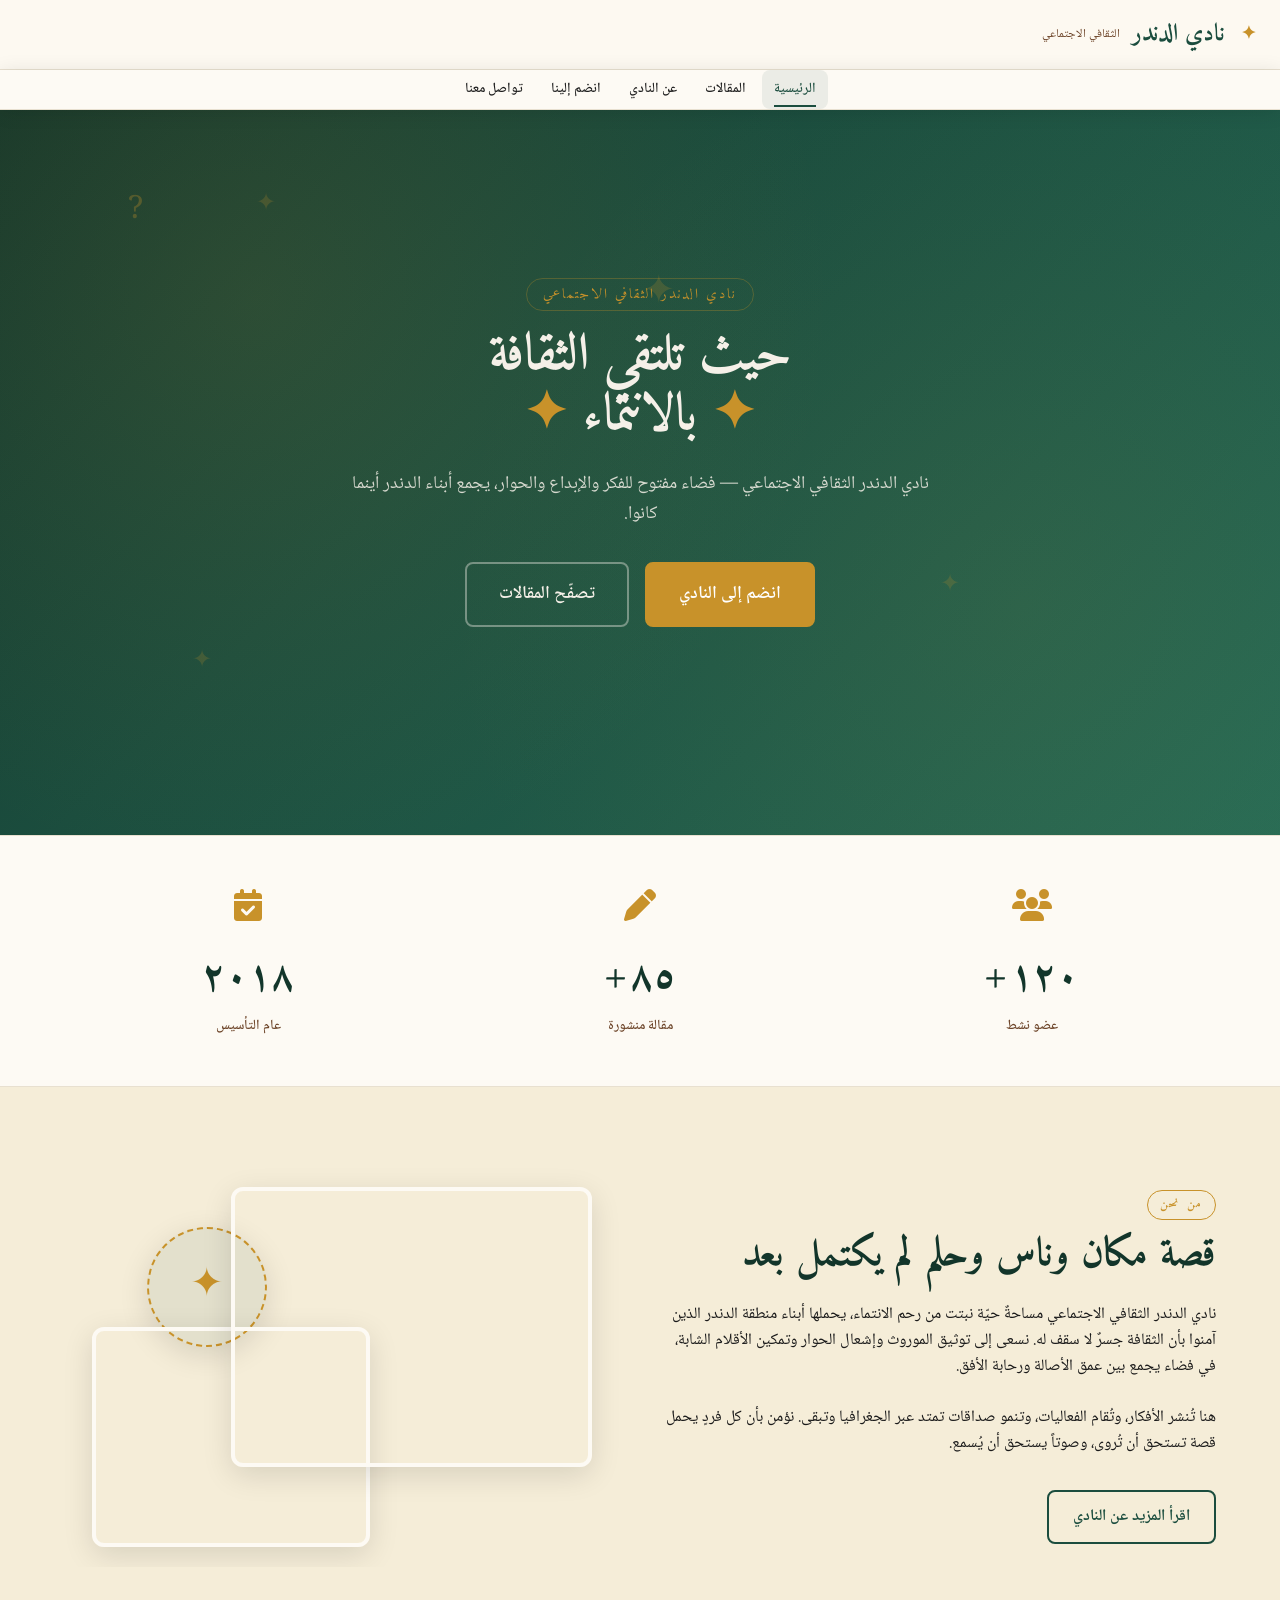
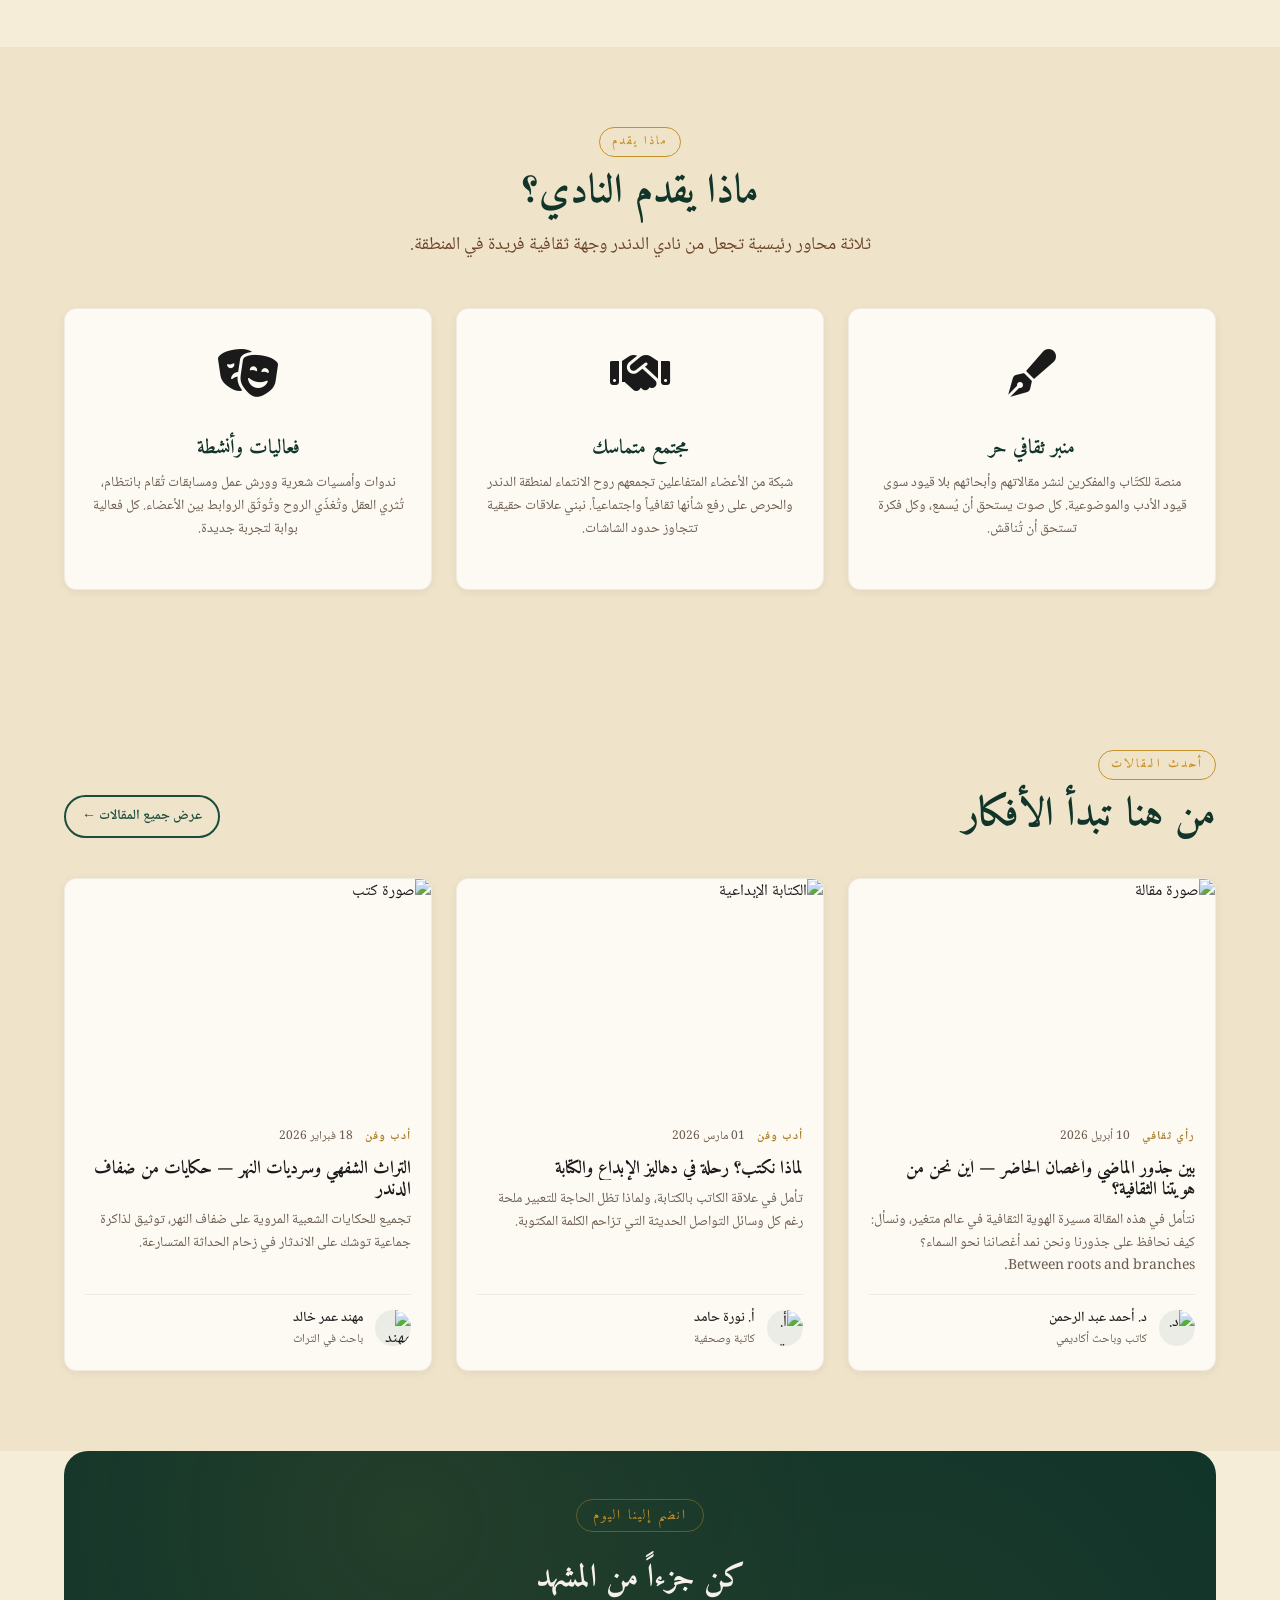
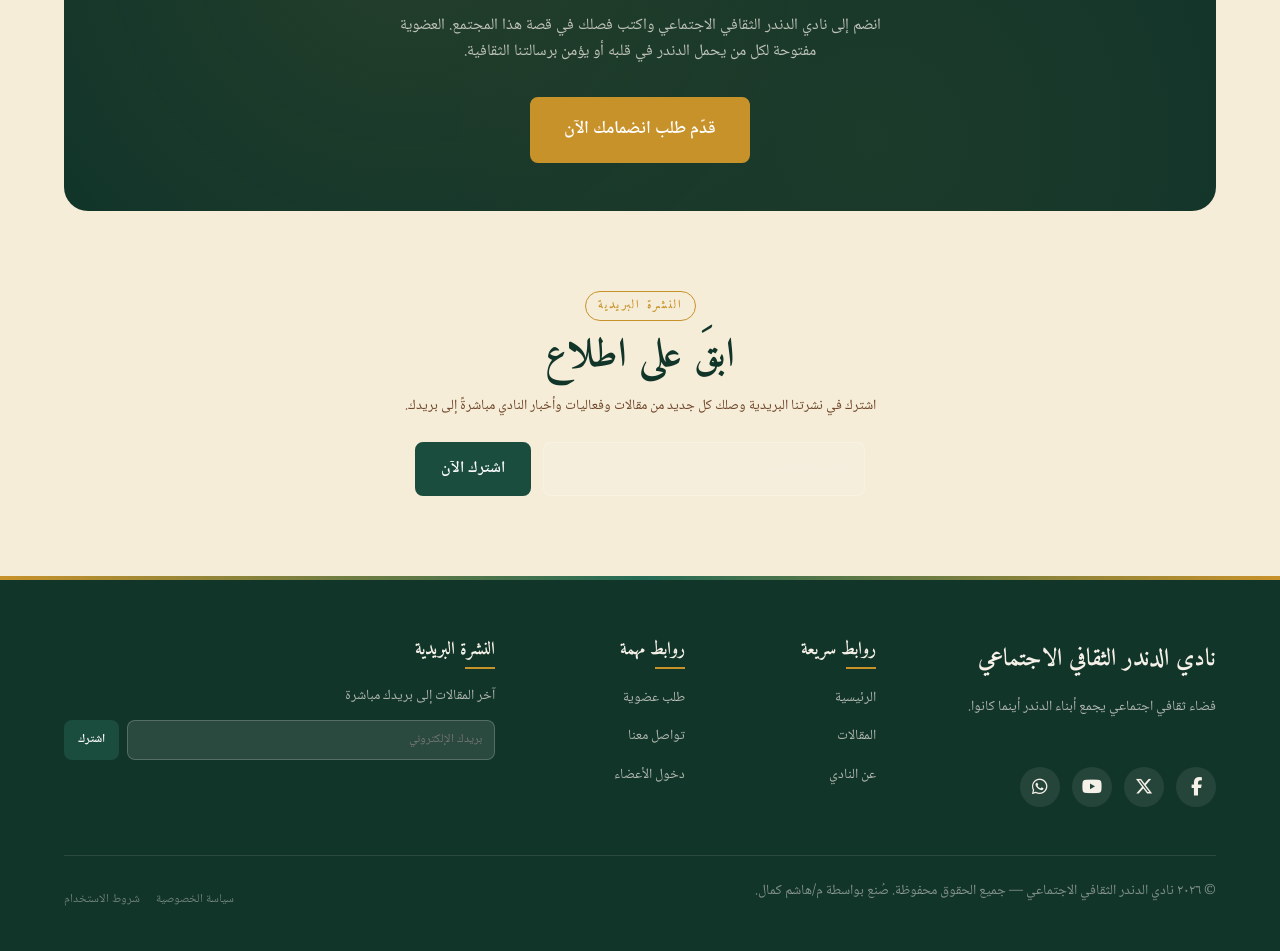
==== index.html @ 7546ae38 "dark mode removal" ====
﻿<!DOCTYPE html>
<html lang="ar" dir="rtl">
<head>
  <meta charset="UTF-8">
  <link rel="icon" type="image/svg+xml" href="images/favicon.svg">
  <link rel="icon" type="image/png" sizes="32x32" href="images/favicon-32x32.png">
  <link rel="icon" type="image/png" sizes="16x16" href="images/favicon-16x16.png">
  <link rel="apple-touch-icon" sizes="180x180" href="images/apple-touch-icon.png">
  <link rel="shortcut icon" href="favicon.ico">
  <meta name="theme-color" content="#1b4d3e">
  <meta name="viewport" content="width=device-width, initial-scale=1.0">
  <title>نادي الدندر الثقافي الاجتماعي — حيث تلتقي الثقافة بالانتماء</title>
  <meta name="description" content="نادي الدندر الثقافي الاجتماعي فضاء مفتوح للفكر والإبداع والحوار، يجمع أبناء الدندر ومحبي الثقافة السودانية بمقالات وفعاليات وأنشطة متنوعة.">
  
  <!-- Open Graph / Social Media -->
  <meta property="og:type" content="website">
  <meta property="og:url" content="https://dinderclub.sd/index.html">
  <meta property="og:title" content="نادي الدندر الثقافي الاجتماعي — حيث تلتقي الثقافة بالانتماء">
  <meta property="og:description" content="نادي الدندر الثقافي الاجتماعي فضاء مفتوح للفكر والإبداع والحوار، يجمع أبناء الدندر ومحبي الثقافة السودانية بمقالات وفعاليات وأنشطة متنوعة.">
  <meta property="og:image" content="https://dinderclub.sd/images/og-cover.jpg">
  
  <!-- Twitter -->
  <meta name="twitter:card" content="summary_large_image">
  <meta name="twitter:title" content="نادي الدندر الثقافي الاجتماعي — حيث تلتقي الثقافة بالانتماء">
  <meta name="twitter:description" content="نادي الدندر الثقافي الاجتماعي فضاء مفتوح للفكر والإبداع والحوار، يجمع أبناء الدندر ومحبي الثقافة السودانية بمقالات وفعاليات وأنشطة متنوعة.">
  <meta name="twitter:image" content="https://dinderclub.sd/images/og-cover.jpg">
  
  <!-- JSON-LD Structured Data -->
  <script type="application/ld+json">
  {
    "@context": "https://schema.org",
    "@type": "Organization",
    "name": "نادي الدندر الثقافي الاجتماعي",
    "alternateName": "Dinder Cultural & Social Club",
    "url": "https://dinderclub.sd",
    "logo": "https://dinderclub.sd/images/favicon.svg",
    "foundingDate": "2018",
    "description": "فضاء ثقافي اجتماعي يجمع أبناء الدندر ومحبي الثقافة السودانية، تأسس عام 2018.",
    "address": {
      "@type": "PostalAddress",
      "addressLocality": "الدندر",
      "addressCountry": "SD"
    },
    "sameAs": [
      "https://facebook.com/dinderclub",
      "https://twitter.com/dinderclub",
      "https://youtube.com/@dinderclub"
    ]
  }
  </script>
  <script type="application/ld+json">
  {
    "@context": "https://schema.org",
    "@type": "WebSite",
    "url": "https://dinderclub.sd",
    "name": "نادي الدندر الثقافي الاجتماعي",
    "inLanguage": "ar",
    "description": "نادي الدندر الثقافي الاجتماعي — مقالات، فعاليات، وأنشطة ثقافية اجتماعية."
  }
  </script>
  
  <!-- تحميل خطوط Google Fonts -->
  <link rel="preconnect" href="https://fonts.googleapis.com">
  <link rel="preconnect" href="https://fonts.gstatic.com" crossorigin>
  <link href="https://fonts.googleapis.com/css2?family=Amiri:ital,wght@0,400;0,700;1,400;1,700&family=Noto+Naskh+Arabic:wght@400..700&family=Playfair+Display:ital,wght@0,400..900;1,400..900&display=swap" rel="stylesheet">
  
  <!-- ربط ملف التنسيقات -->
  <link rel="stylesheet" href="css/main.css">
  
  <style>
    /* أنماط خاصة بصفحة index.html فقط دون باقي الأقسام */
    .stats-section {
      background: var(--bg-card);
      border-top: 1px solid var(--border-color);
      border-bottom: 1px solid var(--border-color);
      padding: var(--space-8) 0;
      opacity: 1 !important;
      visibility: visible !important;
      transform: none !important;
    }
    
    .stat-box {
      text-align: center;
      padding: var(--space-4);
      transition: transform var(--transition-base);
    }
    
    .stat-box:hover {
      transform: translateY(-5px);
    }
    
    .stat-box__icon {
      font-size: var(--text-3xl);
      color: var(--color-secondary);
      margin-bottom: var(--space-2);
    }
    
    .stat-box__number {
      font-family: var(--font-heading);
      font-size: var(--text-4xl);
      font-weight: var(--weight-bold);
      color: var(--color-primary-dark);
      margin-bottom: var(--space-1);
      display: inline-flex;
      align-items: center;
      justify-content: center;
    }
    
    .stat-box__label {
      font-size: var(--text-sm);
      color: var(--text-secondary);
      font-weight: var(--weight-medium);
    }

    /* تنسيق معاينة قسم عن النادي */
    .about-preview {
      display: grid;
      grid-template-columns: 1fr;
      gap: var(--space-10);
      align-items: center;
    }
    
    @media (min-width: 992px) {
      .about-preview {
        grid-template-columns: 1fr 1fr;
      }
    }
    
    .about-preview__visual {
      position: relative;
      width: 100%;
      height: 400px;
      display: flex;
      align-items: center;
      justify-content: center;
      overflow: hidden;
    }
    
    /* تنسيق الأشكال الهندسية للمعاينة البصرية */
    .about-shape {
      position: absolute;
      border-radius: var(--radius-lg);
      overflow: hidden;
      box-shadow: var(--shadow-lg);
      transition: all var(--transition-slow);
    }
    
    .about-shape--main {
      width: 65%;
      height: 70%;
      top: 5%;
      right: 5%;
      background: url('https://images.unsplash.com/photo-1582719478250-c89cae4dc85b?auto=format&fit=crop&w=800&q=80') center/cover no-repeat;
      border: 4px solid var(--bg-card);
      z-index: 2;
    }
    
    .about-shape--secondary {
      width: 50%;
      height: 55%;
      bottom: 5%;
      left: 5%;
      background: url('https://images.unsplash.com/photo-1457369804613-52c61a468e7d?auto=format&fit=crop&w=800&q=80') center/cover no-repeat;
      border: 4px solid var(--bg-card);
      z-index: 1;
    }
    
    .about-shape--accent {
      width: 120px;
      height: 120px;
      background: var(--color-primary-bg);
      border: 2px dashed var(--color-secondary);
      border-radius: var(--radius-full);
      top: 15%;
      left: 15%;
      z-index: 0;
      display: flex;
      align-items: center;
      justify-content: center;
      color: var(--color-secondary);
      font-size: 2.5rem;
      animation: floatStar 10s infinite ease-in-out;
    }
    
    .about-preview:hover .about-shape--main {
      transform: translateY(-10px) rotate(1deg);
    }
    
    .about-preview:hover .about-shape--secondary {
      transform: translateY(10px) rotate(-1deg);
    }

  </style>

  <link rel="stylesheet" href="lib/fontawesome/all.min.css">
</head>
<body>

  <!-- ============================================
       بداية رأس الموقع
       ============================================ -->
  <header class="header">
    <div class="header__inner">
      <a href="index.html" class="header__logo">
        <span class="header__logo-decoration">✦</span>
        نادي الدندر
        <span class="header__logo-sub">الثقافي الاجتماعي</span>
      </a>
      
      <button class="menu-toggle" aria-label="فتح القائمة" aria-expanded="false" aria-controls="main-nav">
        <span class="menu-toggle__bar"></span>
        <span class="menu-toggle__bar"></span>
        <span class="menu-toggle__bar"></span>
      </button>
    </div>
  </header>

  <nav class="nav" id="main-nav">
    <div class="nav__drawer-header">
      <div class="nav__drawer-brand">
        <span class="nav__drawer-star">✦</span>
        <div class="nav__drawer-name">نادي الدندر</div>
        <div class="nav__drawer-subtitle">الثقافي الاجتماعي</div>
      </div>
    </div>
    <ul class="nav__list">
      <li><a href="index.html" class="nav__link nav__link--active" aria-current="page"><i class="fas fa-home"></i><span class="nav__link-text"><span class="nav__link-title">الرئيسية</span><span class="nav__link-desc">الصفحة الرئيسية</span></span></a></li>
      <li><a href="articles.html" class="nav__link"><i class="fas fa-newspaper"></i><span class="nav__link-text"><span class="nav__link-title">المقالات</span><span class="nav__link-desc">مقالات ومحتوى ثقافي</span></span></a></li>
      <li><a href="about.html" class="nav__link"><i class="fas fa-info-circle"></i><span class="nav__link-text"><span class="nav__link-title">عن النادي</span><span class="nav__link-desc">تعرّف على نادينا</span></span></a></li>
      <li><a href="join.html" class="nav__link"><i class="fas fa-hand-holding-heart"></i><span class="nav__link-text"><span class="nav__link-title">انضم إلينا</span><span class="nav__link-desc">أصبح عضو في النادي</span></span></a></li>
      <li><a href="contact.html" class="nav__link"><i class="fas fa-envelope"></i><span class="nav__link-text"><span class="nav__link-title">تواصل معنا</span><span class="nav__link-desc">نحن في الخدمة</span></span></a></li>
      <li id="nav-dashboard" style="display:none;"><a href="admin.html" class="nav__link"><i class="fas fa-tachometer-alt"></i><span class="nav__link-text"><span class="nav__link-title">لوحة التحكم</span><span class="nav__link-desc">إدارة الموقع</span></span></a></li>
      <li id="nav-user-info" class="nav__user-info" style="display:none;"><i class="fas fa-user"></i><span class="nav__link-text"><span class="nav__link-title" id="nav-user-name"></span></span></li>
      <li id="nav-logout" style="display:none;"><a href="#" class="nav__link nav__logout"><i class="fas fa-sign-out-alt"></i><span class="nav__link-text"><span class="nav__link-title">تسجيل الخروج</span></span></a></li>
    </ul>
    <div class="nav__drawer-footer">
      <a href="login.html" class="btn btn--primary nav__drawer-login" id="nav-login-btn">دخول الأعضاء</a>
      <div class="nav__drawer-legal">
        <a href="#">سياسة الخصوصية</a>
        <a href="#">الشروط والأحكام</a>
      </div>

    </div>
  </nav>

  <!-- ============================================
       بداية الهيرو (Hero Section)
       ============================================ -->
  <section class="hero">
    <div class="hero__content animate-fade-in-up">
      <span class="hero__subtitle">نادي الدندر الثقافي الاجتماعي</span>
      <h1 class="hero__title">
        حيث تلتقي الثقافة<br>
        <span class="hero__title-star">✦</span> بالانتماء <span class="hero__title-star">✦</span>
      </h1>
      <p class="hero__description">
        نادي الدندر الثقافي الاجتماعي — فضاء مفتوح للفكر والإبداع والحوار، يجمع أبناء الدندر أينما كانوا.
      </p>
      <div class="hero__actions">
        <a href="join.html" class="btn btn--gold btn--lg">انضم إلى النادي</a>
        <a href="articles.html" class="btn btn--secondary-light btn--lg">تصفّح المقالات</a>
      </div>
    </div>
    
    <!-- نجمة تزيين الخلفية -->
    <span class="hero__decoration-star" style="top: 25%; right: 12%;">✦</span>
    <span class="hero__decoration-star" style="bottom: 20%; left: 15%;">✦</span>
    <span class="hero__decoration-star" style="top: 15%; left: 20%;">✦</span>
    <span class="hero__decoration-star" style="bottom: 30%; right: 25%;">✦</span>
  </section>

  <!-- ============================================
       بداية شريط الإحصاءات (Stats Bar)
       ============================================ -->
  <section class="stats-section" id="stats-section">
    <div class="container">
      <div class="grid grid--3 grid--centered">
        
        <!-- إحصاء 1 -->
        <div class="stat-box">
          <div class="stat-box__icon"><i class="fas fa-users" aria-hidden="true"></i></div>
          <div class="stat-box__number" role="status">١٢٠</div>
          <span class="stat-box__number-suffix" style="font-family: var(--font-heading); font-size: var(--text-4xl); font-weight: var(--weight-bold); color: var(--color-primary-dark);">+</span>
          <div class="stat-box__label">عضو نشط</div>
        </div>
        
        <!-- إحصاء 2 -->
        <div class="stat-box">
          <div class="stat-box__icon"><i class="fas fa-pen" aria-hidden="true"></i></div>
          <div class="stat-box__number" role="status">٨٥</div>
          <span class="stat-box__number-suffix" style="font-family: var(--font-heading); font-size: var(--text-4xl); font-weight: var(--weight-bold); color: var(--color-primary-dark);">+</span>
          <div class="stat-box__label">مقالة منشورة</div>
        </div>
        
        <!-- إحصاء 3 -->
        <div class="stat-box">
          <div class="stat-box__icon"><i class="fas fa-calendar-check" aria-hidden="true"></i></div>
          <div class="stat-box__number" role="status">٢٠١٨</div>
          <div class="stat-box__label">عام التأسيس</div>
        </div>
        
      </div>
    </div>
  </section>

  <!-- ============================================
       معاينة قسم عن النادي (About Preview)
       ============================================ -->
  <section class="section">
    <div class="container">
      <div class="about-preview">
        
        <!-- العمود الأيمن: النص الوصفي -->
        <div class="reveal reveal--right">
          <div class="section-header" style="text-align: right; margin-right: 0; margin-bottom: var(--space-6);">
            <span class="section-header__label">من نحن</span>
            <h2 class="section-header__title" style="text-align: right;">قصة مكان وناس وحلم لم يكتمل بعد</h2>
          </div>
          <p class="article-content" style="font-size: var(--text-base); line-height: var(--leading-relaxed); margin-bottom: var(--space-6);">
            نادي الدندر الثقافي الاجتماعي مساحةٌ حيّة نبتت من رحم الانتماء، يحملها أبناء منطقة الدندر الذين آمنوا بأن الثقافة جسرٌ لا سقف له.
            نسعى إلى توثيق الموروث وإشعال الحوار وتمكين الأقلام الشابة، في فضاء يجمع بين عمق الأصالة ورحابة الأفق.
          </p>
          <p class="article-content" style="font-size: var(--text-base); line-height: var(--leading-relaxed); margin-bottom: var(--space-6);">
            هنا تُنشر الأفكار، وتُقام الفعاليات، وتنمو صداقات تمتد عبر الجغرافيا وتبقى. نؤمن بأن كل فردٍ يحمل قصة تستحق أن تُروى، وصوتاً يستحق أن يُسمع.
          </p>
          <a href="about.html" class="btn btn--secondary" style="margin-top: var(--space-2);">اقرأ المزيد عن النادي</a>
        </div>
        
        <!-- العمود الأيسر: الصور والمعاينة -->
        <div class="about-preview__visual reveal reveal--left">
          <div class="about-shape about-shape--main" title="صورة من منطقة الدندر"></div>
          <div class="about-shape about-shape--secondary" title="فعاليات النادي الثقافية"></div>
          <div class="about-shape about-shape--accent">✦</div>
        </div>
        
      </div>
    </div>
  </section>

  <!-- ============================================
       بداية قسم الميزات (Features Section)
       ============================================ -->
  <section class="section section--alt">
    <div class="container">
      
      <!-- عنوان القسم -->
      <div class="section-header reveal">
        <span class="section-header__label">ماذا يقدم</span>
        <h2 class="section-header__title">ماذا يقدم النادي؟</h2>
        <p class="section-header__description">
          ثلاثة محاور رئيسية تجعل من نادي الدندر وجهة ثقافية فريدة في المنطقة.
        </p>
      </div>
      
      <!-- بطاقات الميزات -->
      <div class="grid grid--3">
        
        <!-- الميزة 1 -->
        <div class="member-card reveal" style="padding: var(--space-8) var(--space-6);">
          <div style="font-size: 3rem; margin-bottom: var(--space-4);"><i class="fas fa-pen-fancy" aria-hidden="true"></i></div>
          <h3 class="member-card__name" style="margin-bottom: var(--space-3); font-size: var(--text-xl);">منبر ثقافي حر</h3>
          <p class="member-card__bio" style="font-size: var(--text-sm); line-height: var(--leading-relaxed);">
            منصة للكتّاب والمفكرين لنشر مقالاتهم وأبحاثهم بلا قيود سوى قيود الأدب والموضوعية. كل صوت يستحق أن يُسمع، وكل فكرة تستحق أن تُناقش.
          </p>
        </div>
        
        <!-- الميزة 2 -->
        <div class="member-card reveal" style="padding: var(--space-8) var(--space-6); transition-delay: 100ms;">
          <div style="font-size: 3rem; margin-bottom: var(--space-4);"><i class="fas fa-handshake" aria-hidden="true"></i></div>
          <h3 class="member-card__name" style="margin-bottom: var(--space-3); font-size: var(--text-xl);">مجتمع متماسك</h3>
          <p class="member-card__bio" style="font-size: var(--text-sm); line-height: var(--leading-relaxed);">
            شبكة من الأعضاء المتفاعلين تجمعهم روح الانتماء لمنطقة الدندر والحرص على رفع شأنها ثقافياً واجتماعياً. نبني علاقات حقيقية تتجاوز حدود الشاشات.
          </p>
        </div>
        
        <!-- الميزة 3 -->
        <div class="member-card reveal" style="padding: var(--space-8) var(--space-6); transition-delay: 200ms;">
          <div style="font-size: 3rem; margin-bottom: var(--space-4);"><i class="fas fa-masks-theater" aria-hidden="true"></i></div>
          <h3 class="member-card__name" style="margin-bottom: var(--space-3); font-size: var(--text-xl);">فعاليات وأنشطة</h3>
          <p class="member-card__bio" style="font-size: var(--text-sm); line-height: var(--leading-relaxed);">
            ندوات وأمسيات شعرية وورش عمل ومسابقات تُقام بانتظام، تُثري العقل وتُغذّي الروح وتُوثّق الروابط بين الأعضاء. كل فعالية بوابة لتجربة جديدة.
          </p>
        </div>
        
      </div>
    </div>
  </section>

  <!-- ============================================
       معاينة أحدث المقالات (Latest Articles Preview)
       ============================================ -->
  <section class="section section--alt">
    <div class="container">
      
      <!-- عنوان القسم ورابط التصفح -->
      <div style="display: flex; align-items: flex-end; justify-content: space-between; margin-bottom: var(--space-10); flex-wrap: wrap; gap: var(--space-4);" class="reveal">
        <div class="section-header" style="text-align: right; margin: 0;">
          <span class="section-header__label">أحدث المقالات</span>
          <h2 class="section-header__title" style="margin-bottom: 0;">من هنا تبدأ الأفكار</h2>
        </div>
        <a href="articles.html" class="btn btn--secondary btn--sm" style="border-radius: var(--radius-full);">عرض جميع المقالات ←</a>
      </div>
      
      <!-- بطاقات المقالات -->
      <div class="grid grid--3" id="articles-grid">
        
        <!-- مقال 1 -->
        <article class="news-card reveal">
          <img class="news-card__image" src="https://images.unsplash.com/photo-1506880018603-83d5b814b5a6?auto=format&fit=crop&w=600&q=80" alt="صورة مقالة" loading="lazy" decoding="async">
          <div class="news-card__body">
            <div class="news-card__meta">
              <span class="news-card__category">رأي ثقافي</span>
              <span class="news-card__date">10 أبريل 2026</span>
            </div>
            <h3 class="news-card__title">بين جذور الماضي وأغصان الحاضر — أين نحن من هويتنا الثقافية؟</h3>
            <p class="news-card__excerpt">
              نتأمل في هذه المقالة مسيرة الهوية الثقافية في عالم متغير، ونسأل: كيف نحافظ على جذورنا ونحن نمد أغصاننا نحو السماء؟ Between roots and branches.
            </p>
            <div class="news-card__author">
              <img class="news-card__author-avatar" src="https://images.unsplash.com/photo-1507003211169-0a1dd7228f2d?auto=format&fit=crop&w=100&q=80" alt="د. أحمد عبد الرحمن" loading="lazy" decoding="async">
              <div>
                <div class="news-card__author-name">د. أحمد عبد الرحمن</div>
                <div class="news-card__author-title">كاتب وباحث أكاديمي</div>
              </div>
            </div>
          </div>
        </article>
        
        <!-- مقال 2 -->
        <article class="news-card reveal" style="transition-delay: 100ms;">
          <img class="news-card__image" src="https://images.unsplash.com/photo-1455390582262-044cdead277a?auto=format&fit=crop&w=600&q=80" alt="الكتابة الإبداعية" loading="lazy" decoding="async">
          <div class="news-card__body">
            <div class="news-card__meta">
              <span class="news-card__category">أدب وفن</span>
              <span class="news-card__date">01 مارس 2026</span>
            </div>
            <h3 class="news-card__title">لماذا نكتب؟ رحلة في دهاليز الإبداع والكتابة</h3>
            <p class="news-card__excerpt">
              تأمل في علاقة الكاتب بالكتابة، ولماذا تظل الحاجة للتعبير ملحة رغم كل وسائل التواصل الحديثة التي تزاحم الكلمة المكتوبة.
            </p>
            <div class="news-card__author">
              <img class="news-card__author-avatar" src="https://images.unsplash.com/photo-1494790108377-be9c29b29330?auto=format&fit=crop&w=100&q=80" alt="أ. نورة حامد" loading="lazy" decoding="async">
              <div>
                <div class="news-card__author-name">أ. نورة حامد</div>
                <div class="news-card__author-title">كاتبة وصحفية</div>
              </div>
            </div>
          </div>
        </article>
        
        <!-- مقال 3 -->
        <article class="news-card reveal" style="transition-delay: 200ms;">
          <img class="news-card__image" src="https://images.unsplash.com/photo-1544947950-fa07a98d237f?auto=format&fit=crop&w=600&q=80" alt="صورة كتب" loading="lazy" decoding="async">
          <div class="news-card__body">
            <div class="news-card__meta">
              <span class="news-card__category">أدب وفن</span>
              <span class="news-card__date">18 فبراير 2026</span>
            </div>
            <h3 class="news-card__title">التراث الشفهي وسرديات النهر — حكايات من ضفاف الدندر</h3>
            <p class="news-card__excerpt">
              تجميع للحكايات الشعبية المروية على ضفاف النهر، توثيق لذاكرة جماعية توشك على الاندثار في زحام الحداثة المتسارعة.
            </p>
            <div class="news-card__author">
              <img class="news-card__author-avatar" src="https://images.unsplash.com/photo-1500648767791-00dcc994a43e?auto=format&fit=crop&w=100&q=80" alt="مهند عمر خالد" loading="lazy" decoding="async">
              <div>
                <div class="news-card__author-name">مهند عمر خالد</div>
                <div class="news-card__author-title">باحث في التراث</div>
              </div>
            </div>
          </div>
        </article>
        
      </div>
    </div>
  </section>

  <!-- ============================================
       بداية قسم الدعوة (CTA Section)
       ============================================ -->
  <section class="section" style="padding: 0;">
    <div class="container">
      <div class="subscribe-card reveal">
        <div class="subscribe-card__content">
          <span class="hero__subtitle" style="border-color: rgba(200, 146, 42, 0.4); color: var(--color-secondary);">انضم إلينا اليوم</span>
          <h2 class="subscribe-card__title" style="margin-top: var(--space-3);">كن جزءاً من المشهد</h2>
          <p class="subscribe-card__description">
            انضم إلى نادي الدندر الثقافي الاجتماعي واكتب فصلك في قصة هذا المجتمع. العضوية مفتوحة لكل من يحمل الدندر في قلبه أو يؤمن برسالتنا الثقافية.
          </p>
          <div style="margin-top: var(--space-8);">
            <a href="join.html" class="btn btn--gold btn--lg">قدّم طلب انضمامك الآن</a>
          </div>
        </div>
      </div>
    </div>
  </section>

  <!-- ============================================
       بداية حقل النشرة البريدية (Newsletter Block)
       ============================================ -->
  <section class="section">
    <div class="container" style="max-width: 700px;">
      <div class="reveal" style="text-align: center;">
        <div class="section-header" style="margin-bottom: var(--space-6);">
          <span class="section-header__label">النشرة البريدية</span>
          <h2 class="section-header__title">ابقَ على اطلاع</h2>
          <p class="section-header__description" style="font-size: var(--text-sm);">
            اشترك في نشرتنا البريدية وصلك كل جديد من مقالات وفعاليات وأخبار النادي مباشرةً إلى بريدك.
          </p>
        </div>
        
        <!-- ملاحظة: نموذج النشرة متصل بـ Formspree (عدّل Action عند الربط) -->
        <form class="subscribe-card__form newsletter-form" id="newsletter-form">
          <input type="email" class="subscribe-card__input" placeholder="بريدك الإلكتروني" required aria-label="البريد الإلكتروني">
          <button type="submit" class="btn btn--primary">اشترك الآن</button>
        </form>
        <div id="newsletter-success" class="alert alert--success" style="display: none; margin-top: var(--space-4); max-width: 450px; margin-left: auto; margin-right: auto;">
          <span>✓ شكراً! سيصلك كل جديد قريباً.</span>
        </div>
      </div>
    </div>
  </section>

  <!-- ============================================
       بداية التذييل (Footer)
       ============================================ -->
  <footer class="footer">
    <div class="container">
      <div class="footer__grid">
        
        <!-- القسم الأول: العلامة التجارية -->
        <div class="footer__brand">
          <div class="footer__logo">نادي الدندر الثقافي الاجتماعي</div>
          <p class="footer__description">
            فضاء ثقافي اجتماعي يجمع أبناء الدندر أينما كانوا.
          </p>
          <div class="footer__social">
            <a href="https://www.facebook.com/DinderClub" target="_blank" rel="noopener" class="footer__social-link" aria-label="فيسبوك"><i class="fab fa-facebook-f" aria-hidden="true"></i></a>
            <a href="https://x.com/DinderClub" target="_blank" rel="noopener" class="footer__social-link" aria-label="تويتر"><i class="fab fa-x-twitter" aria-hidden="true"></i></a>
            <a href="https://www.youtube.com/@DinderClub" target="_blank" rel="noopener" class="footer__social-link" aria-label="يوتيوب"><i class="fab fa-youtube" aria-hidden="true"></i></a>
            <a href="contact.html" target="_blank" rel="noopener" class="footer__social-link" aria-label="واتساب"><i class="fab fa-whatsapp" aria-hidden="true"></i></a>
          </div>
        </div>
        
        <!-- القسم الثاني: روابط سريعة -->
        <div>
          <h4 class="footer__heading">روابط سريعة</h4>
          <ul class="footer__links">
            <li><a href="index.html" class="footer__link">الرئيسية</a></li>
            <li><a href="articles.html" class="footer__link">المقالات</a></li>
            <li><a href="about.html" class="footer__link">عن النادي</a></li>
          </ul>
        </div>
        
        <!-- القسم الثالث: روابط مهمة -->
        <div>
          <h4 class="footer__heading">روابط مهمة</h4>
          <ul class="footer__links">
            <li><a href="join.html" class="footer__link">طلب عضوية</a></li>
            <li><a href="contact.html" class="footer__link">تواصل معنا</a></li>
            <li><a href="login.html" class="footer__link">دخول الأعضاء</a></li>
          </ul>
        </div>
        
        <!-- القسم الرابع: النشرة البريدية -->
        <div>
          <h4 class="footer__heading">النشرة البريدية</h4>
          <p style="font-size: var(--text-sm); color: rgba(245,240,232,.7); margin-bottom: var(--space-3);">آخر المقالات إلى بريدك مباشرة</p>
          <form class="newsletter-form" style="display: flex; gap: var(--space-2);">
            <input type="email" name="email" placeholder="بريدك الإلكتروني" style="flex:1; padding: var(--space-2) var(--space-3); background: rgba(255,255,255,.1); border: 1px solid rgba(255,255,255,.2); border-radius: var(--radius-md); color: var(--text-light); font-size: var(--text-xs); direction: rtl;">
            <button type="submit" class="btn btn--primary btn--sm" style="font-size: var(--text-xs); padding: var(--space-2) var(--space-3);">اشترك</button>
          </form>
        </div>
        
      </div>
      
      <!-- بداية الحقوق والروابط القانونية -->
      <div class="footer__bottom">
        <p class="footer__copyright">
          © ٢٠٢٦ نادي الدندر الثقافي الاجتماعي — جميع الحقوق محفوظة. صُنع بواسطة م/هاشم كمال.
        </p>
        <div class="footer__legal">
          <a href="about.html" class="footer__legal-link">سياسة الخصوصية</a>
          <a href="about.html" class="footer__legal-link">شروط الاستخدام</a>
        </div>
      </div>
    </div>
  </footer>

  <!-- ============================================
       بداية السكريبتات والتفاعلات
       ============================================ -->
  <script src="https://cdn.jsdelivr.net/npm/@supabase/supabase-js@2"></script>
  <script src="js/supabase.js"></script>
  <script src="js/main.js"></script>
  <script>
    document.addEventListener('DOMContentLoaded', () => {

      var categoryNames = {
        history: 'تاريخ وتراث', literature: 'أدب وفن', opinion: 'رأي ثقافي',
        culture: 'ثقافة', society: 'مجتمع', news: 'أخبار'
      };

      async function loadLatestArticles() {
        var grid = document.getElementById('articles-grid');
        if (!grid) return;
        var res = await supabaseClient.from('articles').select('*').eq('is_published', true).order('published_at', { ascending: false }).limit(3);
        if (!res.data || res.data.length === 0) return;
        grid.innerHTML = '';
        res.data.forEach(function (a) {
          var card = document.createElement('article');
          card.className = 'news-card reveal';
          card.innerHTML =
            '<img class="news-card__image" src="' + (a.cover_image || 'images/og-cover.jpg') + '" alt="' + a.title + '" loading="lazy" decoding="async">' +
            '<div class="news-card__body">' +
            '<div class="news-card__meta"><span class="news-card__category">' + (categoryNames[a.category] || a.category) + '</span><span class="news-card__date">' + new Date(a.published_at).toLocaleDateString('ar-SD') + '</span></div>' +
            '<h3 class="news-card__title"><a href="article.html?id=' + a.id + '">' + a.title + '</a></h3>' +
            '<p class="news-card__excerpt">' + (a.excerpt || '') + '</p>' +
            '<div class="news-card__author">' +
            '<img class="news-card__author-avatar" src="' + (a.author_avatar || 'images/default-avatar.png') + '" alt="' + a.author + '" loading="lazy">' +
            '<div><div class="news-card__author-name">' + a.author + '</div><div class="news-card__author-title">كاتب</div></div></div></div>';
          grid.appendChild(card);
          window.revealObserver && window.revealObserver.observe(card);
        });
      }

      loadLatestArticles();
      
    });
  </script>
</body>
</html>
---- css/main.css ----
/* ============================================
   ???? ?????? ??????? ?????????
   ???? ??????? ?????? � main.css
   ???????: 1.0
   ============================================ */

/* ============================================
   1. ????????? ???????
   ============================================ */

:root {
  /* ��� ??????? ???????? ��� */
  --color-primary: #1B4D3E;
  --color-primary-light: #256b56;
  --color-primary-dark: #12352a;
  --color-primary-bg: rgba(27, 77, 62, 0.08);

  --color-secondary: #C8922A;
  --color-secondary-light: #dca83e;
  --color-secondary-dark: #a6771e;
  --color-secondary-bg: rgba(200, 146, 42, 0.1);

  /* ��� ????? ??????? ��� */
  --bg-body: #F5EDD8;
  --bg-card: #FDFAF4;
  --bg-section-alt: #efe4ca;
  --bg-overlay: rgba(0, 0, 0, 0.55);

  /* ��� ????? ?????? ��� */
  --text-primary: #1a1a1a;
  --text-secondary: #6B4226;
  --text-muted: #6B5B4E;
  --text-light: #f5f0e8;
  --text-on-primary: #ffffff;
  --text-on-secondary: #ffffff;

  /* ��� ????? ?????? ???????? ��� */
  --border-color: #E8E0D0;
  --border-light: #f0ebe0;

  /* ��� ????? ?????? ��� */
  --color-success: #2d8f5c;
  --color-error: #c0392b;
  --color-warning: #d4a017;
  --color-info: #2c6fbb;

  /* ��� ?????? ?????? ��� */
  --font-heading: 'Amiri', 'Traditional Arabic', serif;
  --font-body: 'Noto Naskh Arabic', 'Traditional Arabic', serif;
  --font-latin: 'Playfair Display', Georgia, serif;

  /* ��� ????? ?????? (????? ??????) ��� */
  --text-xs: 0.75rem;     /* 12px */
  --text-sm: 0.875rem;    /* 14px */
  --text-base: 1rem;      /* 16px */
  --text-lg: 1.125rem;    /* 18px */
  --text-xl: 1.25rem;     /* 20px */
  --text-2xl: 1.5rem;     /* 24px */
  --text-3xl: 2rem;       /* 32px */
  --text-4xl: 2.5rem;     /* 40px */
  --text-5xl: 3.25rem;    /* 52px */
  --text-6xl: 4rem;       /* 64px */

  /* ��� ????? ???????? ��� */
  --h1-size: var(--text-5xl);
  --h2-size: var(--text-4xl);
  --h3-size: var(--text-3xl);
  --h4-size: var(--text-2xl);
  --h5-size: var(--text-xl);
  --h6-size: var(--text-lg);

  /* ��� ??????? ��� */
  --weight-normal: 400;
  --weight-medium: 500;
  --weight-semibold: 600;
  --weight-bold: 700;

  /* ��� ???????? ?????? ��� */
  --leading-tight: 1.15;
  --leading-relaxed: 1.65;
  --leading-loose: 1.85;

  /* ��� ???????? (Spacing Scale) ��� */
  --space-1: 0.25rem;   /* 4px */
  --space-2: 0.5rem;    /* 8px */
  --space-3: 0.75rem;   /* 12px */
  --space-4: 1rem;      /* 16px */
  --space-5: 1.25rem;   /* 20px */
  --space-6: 1.5rem;    /* 24px */
  --space-8: 2rem;      /* 32px */
  --space-10: 2.5rem;   /* 40px */
  --space-12: 3rem;     /* 48px */
  --space-16: 4rem;     /* 64px */
  --space-20: 5rem;     /* 80px */
  --space-24: 6rem;     /* 96px */

  /* ��� ??? ????? (Border Radius) ��� */
  --radius-sm: 4px;
  --radius-md: 8px;
  --radius-lg: 12px;
  --radius-xl: 16px;
  --radius-2xl: 24px;
  --radius-full: 9999px;
  --radius-card: var(--radius-lg);

  /* ��� ?????? ��� */
  --shadow-sm: 0 1px 3px rgba(0, 0, 0, 0.08);
  --shadow-md: 0 4px 12px rgba(0, 0, 0, 0.1);
  --shadow-lg: 0 8px 30px rgba(0, 0, 0, 0.12);
  --shadow-xl: 0 12px 40px rgba(0, 0, 0, 0.15);
  --shadow-card: 0 2px 8px rgba(0, 0, 0, 0.06);
  --shadow-card-hover: 0 8px 25px rgba(0, 0, 0, 0.12);
  --shadow-header: 0 2px 20px rgba(0, 0, 0, 0.1);

  /* ��� ?????????? ��� */
  --transition-fast: 150ms ease;
  --transition-base: 250ms ease;
  --transition-slow: 400ms ease;
  --transition-menu: 300ms cubic-bezier(0.4, 0, 0.2, 1);

  /* ��� ??????? ??????? ��� */
  --header-height: 70px;
  --container-max: 1200px;
  --container-narrow: 800px;
  --container-wide: 1400px;
  --grid-gap: var(--space-6);
  --section-padding: var(--space-20) 0;
}



/* ============================================
    2. Reset ???????? ??????
   ============================================ */

*,
*::before,
*::after {
  margin: 0;
  padding: 0;
  box-sizing: border-box;
}

html {
  scroll-behavior: smooth;
  scroll-padding-top: var(--header-height);
  -webkit-text-size-adjust: 100%;
  overflow-x: hidden;
}

body {
  direction: rtl;
  font-family: var(--font-body);
  font-size: var(--text-base);
  line-height: var(--leading-relaxed);
  color: var(--text-primary);
  background-color: var(--bg-body);
  min-height: 100vh;
  overflow-x: hidden;
  max-width: 100vw;
  width: 100%;
  position: relative;
  -webkit-font-smoothing: antialiased;
  -moz-osx-font-smoothing: grayscale;
}

img,
svg,
video {
  display: block;
  max-width: 100%;
  height: auto;
}

a {
  color: inherit;
  text-decoration: none;
}

ul, ol {
  list-style: none;
}

button {
  font: inherit;
  color: inherit;
  border: none;
  background: none;
  cursor: pointer;
}

input,
textarea,
select {
  font: inherit;
  color: inherit;
  border: none;
  outline: none;
  background:

input:focus-visible,
textarea:focus-visible,
select:focus-visible {
  outline: 2px solid var(--color-primary, #1b4d3e);
  outline-offset: 2px;
} none;
}

h1, h2, h3, h4, h5, h6 {
  font-family: var(--font-heading);
  font-weight: var(--weight-bold);
  line-height: var(--leading-tight);
  color: var(--text-primary);
}

h1 { font-size: var(--h1-size); }
h2 { font-size: var(--h2-size); }
h3 { font-size: var(--h3-size); }
h4 { font-size: var(--h4-size); }
h5 { font-size: var(--h5-size); }
h6 { font-size: var(--h6-size); }

p {
  margin-bottom: var(--space-4);
}

blockquote {
  border-right: 4px solid var(--color-primary);
  padding-right: var(--space-4);
  margin: var(--space-6) 0;
  color: var(--text-secondary);
  font-style: italic;
}

::selection {
  background-color: var(--color-primary);
  color: var(--text-on-primary);
}

/* ��� ???? ??????? ?????? ��� */
::-webkit-scrollbar {
  width: 8px;
}

::-webkit-scrollbar-track {
  background: var(--bg-body);
}

::-webkit-scrollbar-thumb {
  background: var(--border-color);
  border-radius: var(--radius-full);
}

::-webkit-scrollbar-thumb:hover {
  background: var(--text-muted);
}

/* ��� ???? ???????? ��� */
.container {
  width: 100%;
  max-width: var(--container-max);
  margin-left: auto;
  margin-right: auto;
  padding-left: var(--space-6);
  padding-right: var(--space-6);
}

.container-narrow {
  max-width: var(--container-narrow);
}

.container-wide {
  max-width: var(--container-wide);
}

.sr-only {
  position: absolute;
  width: 1px;
  height: 1px;
  padding: 0;
  margin: -1px;
  overflow: hidden;
  clip: rect(0, 0, 0, 0);
  white-space: nowrap;
  border: 0;
}


/* ============================================
   3. ?????? ?????? ???????
   ============================================ */

/* ��� 3.1 ?????? ��� */

.header {
  position: fixed;
  top: 0;
  left: 0;
  right: 0;
  z-index: 1000;
  height: var(--header-height);
  /* fallback for browsers that do not support backdrop-filter */
  background: rgba(253, 250, 244, 0.92);
  /* modern */
  backdrop-filter: blur(12px);
  -webkit-backdrop-filter: blur(12px);
  border-bottom: 1px solid var(--border-color);
  box-shadow: var(--shadow-header);
  transition: background var(--transition-base);
  overflow-x: hidden;
}

.header__inner {
  display: flex;
  align-items: center;
  justify-content: space-between;
  height: 100%;
  max-width: var(--container-wide);
  margin: 0 auto;
  padding: 0 var(--space-6);
}

.header__logo {
  display: flex;
  align-items: center;
  gap: var(--space-3);
  font-family: var(--font-heading);
  font-size: var(--text-2xl);
  font-weight: var(--weight-bold);
  color: var(--color-primary);
  white-space: nowrap;
  user-select: none;
}

.header__logo-decoration {
  display: inline-block;
  color: var(--color-secondary);
  font-size: var(--text-lg);
  margin-left: var(--space-1);
}

.header__logo-sub {
  display: none;
  font-size: var(--text-xs);
  font-weight: var(--weight-normal);
  color: var(--text-secondary);
  font-family: var(--font-body);
}

@media (min-width: 640px) {
  .header__logo-sub {
    display: block;
  }
}

/* ��� 3.2 ????? ?????? ��� */

.nav {
  position: fixed;
  top: var(--header-height);
  left: 0;
  right: 0;
  z-index: 1000;
  display: flex;
  justify-content: center;
  align-items: center;
  background: var(--bg-card);
  border-bottom: 1px solid var(--border-color);
  box-shadow: var(--shadow-header);
}

.nav__list {
  display: flex;
  align-items: center;
  gap: var(--space-1);
}

.nav__link {
  display: inline-flex;
  align-items: center;
  padding: var(--space-2) var(--space-3);
  font-size: var(--text-sm);
  font-weight: var(--weight-medium);
  color: var(--text-primary);
  border-radius: var(--radius-md);
  transition: all var(--transition-fast);
  position: relative;
}

.nav__link::after {
  content: '';
  position: absolute;
  bottom: 2px;
  left: var(--space-3);
  right: var(--space-3);
  height: 2px;
  background: var(--color-primary);
  transform: scaleX(0);
  transition: transform var(--transition-fast);
}

.nav__link:hover {
  color: var(--color-primary);
  background: var(--color-primary-bg);
}

.nav__link:hover::after {
  transform: scaleX(1);
}

.nav__link--active {
  color: var(--color-primary);
  background: var(--color-primary-bg);
}

.nav__link--active::after {
  transform: scaleX(1);
}

/* ��� ????? ??? ?????? ???????? ��� */

.nav__user-info {
  font-size: var(--text-xs);
  color: var(--text-muted);
  padding: var(--space-2) var(--space-3);
  white-space: nowrap;
  display: flex;
  align-items: center;
  gap: var(--space-2);
}

.nav__logout {
  color: var(--color-error) !important;
}
.nav__logout:hover {
  background: rgba(192,57,43,.1) !important;
}

@media (max-width: 767px) {
  .nav__user-info {
    width: 100%;
    justify-content: flex-end;
    padding: var(--space-2) var(--space-3);
    border-top: 1px solid var(--border-color);
    margin-top: var(--space-1);
  }
}

/* ��� ?? ??????? ?????? ��� */

.menu-toggle {
  display: none;
  flex-direction: column;
  justify-content: center;
  align-items: center;
  width: 40px;
  height: 40px;
  gap: 5px;
  padding: 4px;
  border-radius: var(--radius-md);
  transition: background var(--transition-fast);
  z-index: 1001;
}

.menu-toggle:hover {
  background: var(--color-primary-bg);
}

.menu-toggle__bar {
  display: block;
  width: 22px;
  height: 2px;
  background: var(--color-primary);
  border-radius: 2px;
  transition: all var(--transition-menu);
  transform-origin: center;
}

.menu-toggle--active .menu-toggle__bar:nth-child(1) {
  transform: rotate(45deg) translate(5px, 5px);
}

.menu-toggle--active .menu-toggle__bar:nth-child(2) {
  opacity: 0;
  transform: scaleX(0);
}

.menu-toggle--active .menu-toggle__bar:nth-child(3) {
  transform: rotate(-45deg) translate(5px, -5px);
}

/* Desktop: hide mobile drawer elements */
.nav__drawer-header,
.nav__drawer-footer {
  display: none;
}

.nav__link i {
  display: none;
}

.nav__link-text {
  display: contents;
}

.nav__link-desc {
  display: none;
}

/* ��� 3.3 ????? ??????? ��� */

.hero {
  position: relative;
  min-height: 85vh;
  display: flex;
  align-items: center;
  justify-content: center;
  text-align: center;
  margin-top: var(--header-height);
  overflow: hidden;
  background: linear-gradient(
    135deg,
    var(--color-primary-dark) 0%,
    var(--color-primary) 40%,
    var(--color-primary-light) 100%
  );
}

.hero::before {
  content: '';
  position: absolute;
  inset: 0;
  background-image:
    radial-gradient(circle at 20% 30%, rgba(200, 146, 42, 0.12) 0%, transparent 50%),
    radial-gradient(circle at 80% 70%, rgba(200, 146, 42, 0.08) 0%, transparent 50%);
  pointer-events: none;
}

/* ��� ????? ?????? ��� */
.hero::after {
  content: '?';
  position: absolute;
  top: 15%;
  left: 10%;
  font-size: 2rem;
  color: var(--color-secondary);
  opacity: 0.3;
  animation: floatStar 6s ease-in-out infinite;
}

.hero__decoration-star {
  position: absolute;
  font-size: 1.5rem;
  color: var(--color-secondary);
  opacity: 0.2;
  animation: floatStar 8s ease-in-out infinite;
}

.hero__decoration-star:nth-child(1) {
  top: 25%;
  right: 12%;
  animation-delay: -2s;
  font-size: 1rem;
}

.hero__decoration-star:nth-child(2) {
  bottom: 20%;
  left: 15%;
  animation-delay: -4s;
  font-size: 2.5rem;
}

.hero__content {
  position: relative;
  z-index: 1;
  max-width: 750px;
  padding: var(--space-8) var(--space-6);
}

.hero__subtitle {
  display: inline-block;
  font-family: var(--font-heading);
  font-size: var(--text-sm);
  color: var(--color-secondary);
  letter-spacing: 2px;
  text-transform: uppercase;
  margin-bottom: var(--space-4);
  padding: var(--space-1) var(--space-4);
  border: 1px solid rgba(200, 146, 42, 0.3);
  border-radius: var(--radius-full);
}

.hero__title {
  font-family: var(--font-heading);
  font-size: var(--text-5xl);
  font-weight: var(--weight-bold);
  color: var(--text-light);
  line-height: var(--leading-tight);
  margin-bottom: var(--space-6);
}

.hero__title-star {
  color: var(--color-secondary);
  display: inline-block;
  animation: pulse 2s ease-in-out infinite;
}

.hero__description {
  font-size: var(--text-lg);
  color: rgba(245, 240, 232, 0.85);
  line-height: var(--leading-relaxed);
  margin-bottom: var(--space-8);
  max-width: 600px;
  margin-left: auto;
  margin-right: auto;
}

.hero__actions {
  display: flex;
  gap: var(--space-4);
  justify-content: center;
  flex-wrap: wrap;
}

/* ��� 3.4 ??????? ��� */

.footer {
  background: var(--color-primary-dark);
  color: var(--text-light);
  padding: var(--space-16) 0 var(--space-8);
  position: relative;
}

.footer::before {
  content: '';
  position: absolute;
  top: 0;
  left: 0;
  right: 0;
  height: 4px;
  background: linear-gradient(
    to left,
    var(--color-secondary),
    var(--color-primary-light),
    var(--color-secondary)
  );
}

.footer__grid {
  display: grid;
  grid-template-columns: 1fr;
  gap: var(--space-10);
  margin-bottom: var(--space-12);
}

@media (min-width: 768px) {
  .footer__grid {
    grid-template-columns: 2fr 1fr 1fr 1fr;
  }
}

.footer__brand {
  display: flex;
  flex-direction: column;
  gap: var(--space-4);
}

.footer__logo {
  font-family: var(--font-heading);
  font-size: var(--text-2xl);
  font-weight: var(--weight-bold);
  color: var(--text-light);
}

.footer__description {
  font-size: var(--text-sm);
  color: rgba(245, 240, 232, 0.7);
  line-height: var(--leading-relaxed);
  max-width: 300px;
}

.footer__heading {
  font-family: var(--font-heading);
  font-size: var(--text-lg);
  font-weight: var(--weight-bold);
  color: var(--text-light);
  margin-bottom: var(--space-4);
  position: relative;
  padding-bottom: var(--space-2);
}

.footer__heading::after {
  content: '';
  position: absolute;
  bottom: 0;
  right: 0;
  width: 30px;
  height: 2px;
  background: var(--color-secondary);
}

.footer__links {
  display: flex;
  flex-direction: column;
  gap: var(--space-3);
}

.footer__link {
  font-size: var(--text-sm);
  color: rgba(245, 240, 232, 0.7);
  transition: color var(--transition-fast), padding-right var(--transition-fast);
}

.footer__link:hover {
  color: var(--color-secondary);
  padding-right: var(--space-2);
}

.footer__social {
  display: flex;
  gap: var(--space-3);
  margin-top: var(--space-4);
}

.footer__social-link {
  display: inline-flex;
  align-items: center;
  justify-content: center;
  width: 40px;
  height: 40px;
  border-radius: var(--radius-full);
  background: rgba(255, 255, 255, 0.08);
  color: var(--text-light);
  font-size: var(--text-lg);
  transition: all var(--transition-fast);
}

.footer__social-link:hover {
  background: var(--color-secondary);
  color: var(--text-on-secondary);
  transform: translateY(-2px);
}

.footer__bottom {
  border-top: 1px solid rgba(255, 255, 255, 0.1);
  padding-top: var(--space-6);
  display: flex;
  flex-direction: column;
  align-items: center;
  gap: var(--space-3);
  text-align: center;
}

@media (min-width: 768px) {
  .footer__bottom {
    flex-direction: row;
    justify-content: space-between;
  }
}

.footer__copyright {
  font-size: var(--text-sm);
  color: rgba(245, 240, 232, 0.5);
}

.footer__copyright-heart {
  color: var(--color-secondary);
  display: inline-block;
  animation: heartbeat 1.5s ease-in-out infinite;
}

.footer__legal {
  display: flex;
  gap: var(--space-4);
}

.footer__legal-link {
  font-size: var(--text-xs);
  color: rgba(245, 240, 232, 0.4);
  transition: color var(--transition-fast);
}

.footer__legal-link:hover {
  color: var(--color-secondary);
}

/* ��� 3.5 ????? ?????? (???????) ��� */

@media (max-width: 767px) {
  .menu-toggle {
    display: flex;
  }

  .nav-overlay {
    position: fixed;
    inset: 0;
    background: rgba(0, 0, 0, 0.5);
    z-index: 998;
    animation: fadeIn 0.3s ease;
    cursor: pointer;
  }

  @keyframes fadeIn { from { opacity: 0; } to { opacity: 1; } }

  .nav {
    position: fixed;
    top: 0;
    right: 0;
    width: min(85vw, 340px);
    height: 100vh;
    height: 100dvh;
    background: var(--bg-card);
    display: flex;
    flex-direction: column;
    transform: translateX(100%);
    visibility: hidden;
    pointer-events: none;
    transition: transform 0.3s cubic-bezier(0.4, 0, 0.2, 1), visibility 0.3s;
    z-index: 1002;
    overflow: hidden;
    padding: 0;
    box-shadow: -4px 0 24px rgba(0, 0, 0, 0.15);
  }

  .nav--open {
    transform: translateX(0);
    visibility: visible;
    pointer-events: auto;
  }

  .header {
    z-index: 1001;
  }

  .nav__drawer-header {
    display: flex;
    flex-shrink: 0;
    padding: var(--space-5) var(--space-5) var(--space-4);
    background: linear-gradient(135deg, var(--color-secondary-dark), var(--color-secondary), var(--color-secondary-light));
    position: relative;
    overflow: hidden;
  }

  .nav__drawer-header::before {
    content: '';
    position: absolute;
    inset: 0;
    background: radial-gradient(circle at 30% 50%, rgba(255,255,255,0.15) 0%, transparent 60%);
    pointer-events: none;
  }

  .nav__drawer-brand {
    display: flex;
    flex-direction: column;
    align-items: center;
    width: 100%;
    text-align: center;
    position: relative;
    z-index: 1;
  }

  .nav__drawer-star {
    font-size: var(--text-2xl);
    color: rgba(255,255,255,0.9);
    margin-bottom: var(--space-1);
  }

  .nav__drawer-name {
    font-family: var(--font-heading);
    font-size: var(--text-xl);
    font-weight: var(--weight-bold);
    color: #fff;
  }

  .nav__drawer-subtitle {
    font-size: var(--text-sm);
    color: rgba(255,255,255,0.8);
    margin-top: var(--space-1);
  }

  .nav__list {
    flex-direction: column;
    gap: 0;
    padding: var(--space-3) 0;
    overflow: hidden;
    flex: 1;
    align-items: stretch;
    justify-content: flex-start;
    height: auto;
    max-width: none;
    margin: 0;
  }

  .nav__link {
    width: 100%;
    padding: var(--space-2) var(--space-4);
    font-size: var(--text-sm);
    border-radius: 0;
    gap: var(--space-3);
    justify-content: flex-end;
    text-align: right;
  }

  .nav__link i {
    display: inline-flex;
    align-items: center;
    justify-content: center;
    width: 34px;
    height: 34px;
    border-radius: var(--radius-lg);
    background: var(--color-primary-bg);
    color: var(--color-primary);
    font-size: var(--text-base);
    flex-shrink: 0;
  }

  .nav__link-text {
    display: flex;
    flex-direction: column;
    flex: 1;
  }

  .nav__link-title {
    font-weight: var(--weight-semibold);
  }

  .nav__link-desc {
    display: block;
    font-size: var(--text-xs);
    color: var(--text-muted);
    font-weight: var(--weight-normal);
    margin-top: 1px;
  }

  .nav__link:hover {
    background: var(--color-primary-bg);
    color: var(--color-primary);
  }

  .nav__link--active {
    background: var(--color-primary-bg);
    color: var(--color-primary);
  }

  .nav__link--active i {
    background: var(--color-primary);
    color: var(--text-on-primary);
  }

  .nav__link::after {
    display: none;
  }

  .nav__drawer-footer {
    display: flex;
    flex-direction: column;
    flex-shrink: 0;
    padding: var(--space-3) var(--space-5) var(--space-4);
    border-top: 1px solid var(--border-color);
    gap: var(--space-2);
  }

  .nav__drawer-login {
    width: 100%;
    text-align: center;
    padding: var(--space-2) var(--space-5);
  }

  .nav__drawer-legal {
    display: flex;
    justify-content: center;
    gap: var(--space-3);
    font-size: var(--text-xs);
    color: var(--text-muted);
  }

  .nav__drawer-legal a {
    color: var(--text-muted);
    text-decoration: none;
    transition: color var(--transition-fast);
  }

  .nav__drawer-legal a:hover {
    color: var(--color-primary);
  }

  .nav__user-info {
    width: 100%;
    justify-content: flex-end;
    padding: var(--space-2) var(--space-5);
    border-top: 1px solid var(--border-color);
  }

  html.nav-open,
  body.nav-open {
    overflow: hidden !important;
    height: 100vh !important;
  }

}


/* ============================================
   4. ???????? ????????
   ============================================ */

/* ��� 4.1 ??? ????? ��� */

.section-header {
  text-align: center;
  max-width: 650px;
  margin: 0 auto var(--space-12);
}

.section-header__label {
  display: inline-block;
  font-family: var(--font-heading);
  font-size: var(--text-xs);
  font-weight: var(--weight-bold);
  color: var(--color-secondary);
  letter-spacing: 2px;
  text-transform: uppercase;
  margin-bottom: var(--space-3);
  padding: var(--space-1) var(--space-3);
  border: 1px solid var(--color-secondary);
  border-radius: var(--radius-full);
}

.section-header__title {
  font-size: var(--h2-size);
  margin-bottom: var(--space-4);
  color: var(--color-primary-dark);
}

.section-header__description {
  font-size: var(--text-lg);
  color: var(--text-secondary);
  line-height: var(--leading-relaxed);
}

.section-header--light .section-header__title {
  color: var(--text-light);
}

.section-header--light .section-header__description {
  color: rgba(245, 240, 232, 0.8);
}

.section-header--light .section-header__label {
  border-color: rgba(200, 146, 42, 0.5);
  color: var(--color-secondary-light);
}

@media (max-width: 480px) {
  .section-header__title {
    font-size: var(--h3-size);
  }
}

/* ��� 4.2 ???? ??????? ��� */

.btn {
  display: inline-flex;
  align-items: center;
  justify-content: center;
  gap: var(--space-2);
  padding: var(--space-3) var(--space-6);
  font-size: var(--text-base);
  font-weight: var(--weight-semibold);
  font-family: var(--font-body);
  border-radius: var(--radius-md);
  transition: all var(--transition-base);
  cursor: pointer;
  text-align: center;
  user-select: none;
  border: 2px solid transparent;
}

.btn:active {
  transform: scale(0.97);
}

.btn--primary {
  background: var(--color-primary);
  color: var(--text-on-primary);
  border-color: var(--color-primary);
}

.btn--primary:hover {
  background: var(--color-primary-light);
  border-color: var(--color-primary-light);
  box-shadow: 0 4px 15px rgba(27, 77, 62, 0.3);
  transform: translateY(-1px);
}

.btn--secondary {
  background: transparent;
  color: var(--color-primary);
  border-color: var(--color-primary);
}

.btn--secondary:hover {
  background: var(--color-primary);
  color: var(--text-on-primary);
  transform: translateY(-1px);
}

.btn--secondary-light {
  background: transparent;
  color: var(--text-light);
  border-color: rgba(245, 240, 232, 0.4);
}

.btn--secondary-light:hover {
  background: rgba(245, 240, 232, 0.1);
  border-color: var(--text-light);
}

.btn--gold {
  background: var(--color-secondary);
  color: var(--text-on-secondary);
  border-color: var(--color-secondary);
}

.btn--gold:hover {
  background: var(--color-secondary-light);
  border-color: var(--color-secondary-light);
  box-shadow: 0 4px 15px rgba(200, 146, 42, 0.3);
  transform: translateY(-1px);
}

.btn--sm {
  padding: var(--space-2) var(--space-4);
  font-size: var(--text-sm);
}

.btn--lg {
  padding: var(--space-4) var(--space-8);
  font-size: var(--text-lg);
}

.btn--full {
  width: 100%;
}

/* ��� 4.3 ?????? / ????? ��� */

.badge {
  display: inline-flex;
  align-items: center;
  gap: var(--space-1);
  padding: var(--space-1) var(--space-3);
  font-size: var(--text-xs);
  font-weight: var(--weight-semibold);
  border-radius: var(--radius-full);
  white-space: nowrap;
  user-select: none;
}

.badge--primary {
  background: var(--color-primary-bg);
  color: var(--color-primary);
}

.badge--secondary {
  background: var(--color-secondary-bg);
  color: var(--color-secondary-dark);
}

.badge--success {
  background: rgba(45, 143, 92, 0.1);
  color: var(--color-success);
}

.badge--warning {
  background: rgba(212, 160, 23, 0.1);
  color: var(--color-warning);
}

.badge--error {
  background: rgba(192, 57, 43, 0.1);
  color: var(--color-error);
}

.badge--outline {
  background: transparent;
  border: 1px solid var(--border-color);
  color: var(--text-muted);
}

/* ��� 4.4 ????? ???????? ��� */

/* ��� 4.5 ????? ????? ��� */

.news-card {
  background: var(--bg-card);
  border-radius: var(--radius-card);
  overflow: hidden;
  box-shadow: var(--shadow-card);
  transition: all var(--transition-base);
  border: 1px solid var(--border-light);
  display: flex;
  flex-direction: column;
}

.news-card:hover {
  box-shadow: var(--shadow-card-hover);
  transform: translateY(-4px);
  border-color: var(--border-color);
}

.news-card__image {
  width: 100%;
  aspect-ratio: 16 / 10;
  object-fit: cover;
  display: block;
}

.news-card__body {
  padding: var(--space-5);
  flex: 1;
  display: flex;
  flex-direction: column;
}

.news-card__meta {
  display: flex;
  align-items: center;
  gap: var(--space-3);
  margin-bottom: var(--space-3);
  flex-wrap: wrap;
}

.news-card__category {
  font-size: var(--text-xs);
  font-weight: var(--weight-semibold);
  color: var(--color-secondary-dark);
  text-transform: uppercase;
  letter-spacing: 1px;
}

.news-card__date {
  font-size: var(--text-xs);
  color: var(--text-muted);
}

.news-card__title {
  font-family: var(--font-heading);
  font-size: var(--text-lg);
  font-weight: var(--weight-bold);
  margin-bottom: var(--space-2);
  color: var(--text-primary);
  transition: color var(--transition-fast);
  display: -webkit-box;
  -webkit-line-clamp: 2;
  -webkit-box-orient: vertical;
  overflow: hidden;
  overflow-wrap: break-word;
  word-break: break-word;
}

.news-card:hover .news-card__title {
  color: var(--color-primary);
}

.news-card__excerpt {
  font-size: var(--text-sm);
  color: var(--text-muted);
  line-height: var(--leading-relaxed);
  margin-bottom: var(--space-4);
  flex: 1;
  display: -webkit-box;
  -webkit-line-clamp: 3;
  -webkit-box-orient: vertical;
  overflow: hidden;
  overflow-wrap: break-word;
  word-break: break-word;
}

.news-card__author {
  display: flex;
  align-items: center;
  gap: var(--space-3);
  padding-top: var(--space-3);
  border-top: 1px solid var(--border-light);
}

.news-card__author-avatar {
  width: 36px;
  height: 36px;
  border-radius: var(--radius-full);
  object-fit: cover;
  background: var(--color-primary-bg);
}

.news-card__author-name {
  font-size: var(--text-sm);
  font-weight: var(--weight-medium);
  color: var(--text-primary);
}

.news-card__author-title {
  font-size: var(--text-xs);
  color: var(--text-muted);
}

/* ��� 4.6 ????? ????? ��� */

.member-card {
  background: var(--bg-card);
  border-radius: var(--radius-card);
  overflow: hidden;
  box-shadow: var(--shadow-card);
  transition: all var(--transition-base);
  border: 1px solid var(--border-light);
  text-align: center;
  padding: var(--space-8) var(--space-6);
}

.member-card:hover {
  box-shadow: var(--shadow-card-hover);
  transform: translateY(-4px);
  border-color: var(--border-color);
}

.member-card__avatar {
  width: 100px;
  height: 100px;
  border-radius: var(--radius-full);
  object-fit: cover;
  margin: 0 auto var(--space-4);
  border: 3px solid var(--border-light);
  transition: border-color var(--transition-base);
  background: var(--color-primary-bg);
}

.member-card:hover .member-card__avatar {
  border-color: var(--color-secondary);
}

.member-card__name {
  font-family: var(--font-heading);
  font-size: var(--text-xl);
  font-weight: var(--weight-bold);
  color: var(--color-primary-dark);
  margin-bottom: var(--space-1);
}

.member-card__role {
  font-size: var(--text-sm);
  color: var(--color-secondary-dark);
  font-weight: var(--weight-medium);
  margin-bottom: var(--space-3);
}

.member-card__bio {
  font-size: var(--text-sm);
  color: var(--text-muted);
  line-height: var(--leading-relaxed);
  margin-bottom: var(--space-4);
}

.member-card__social {
  display: flex;
  justify-content: center;
  gap: var(--space-2);
}

.member-card__social-link {
  display: inline-flex;
  align-items: center;
  justify-content: center;
  width: 32px;
  height: 32px;
  border-radius: var(--radius-full);
  background: var(--color-primary-bg);
  color: var(--color-primary);
  font-size: var(--text-sm);
  transition: all var(--transition-fast);
}

.member-card__social-link:hover {
  background: var(--color-primary);
  color: var(--text-on-primary);
  transform: translateY(-2px);
}

/* ��� 4.7 ????? ?????? ???????? ��� */

.subscribe-card {
  background: var(--color-primary-dark);
  border-radius: var(--radius-2xl);
  padding: var(--space-12) var(--space-8);
  text-align: center;
  position: relative;
  overflow: hidden;
}

.subscribe-card::before {
  content: '';
  position: absolute;
  inset: 0;
  background-image:
    radial-gradient(circle at 30% 20%, rgba(200, 146, 42, 0.1) 0%, transparent 50%),
    radial-gradient(circle at 70% 80%, rgba(200, 146, 42, 0.06) 0%, transparent 50%);
  pointer-events: none;
}

.subscribe-card__content {
  position: relative;
  z-index: 1;
  max-width: 500px;
  margin: 0 auto;
}

.subscribe-card__title {
  font-family: var(--font-heading);
  font-size: var(--text-3xl);
  color: var(--text-light);
  margin-bottom: var(--space-4);
}

.subscribe-card__description {
  font-size: var(--text-base);
  color: rgba(245, 240, 232, 0.75);
  margin-bottom: var(--space-6);
}

.subscribe-card__form {
  display: flex;
  gap: var(--space-3);
  max-width: 450px;
  margin: 0 auto;
  flex-wrap: wrap;
  justify-content: center;
}

.subscribe-card__input {
  flex: 1;
  min-width: 200px;
  padding: var(--space-3) var(--space-5);
  background: rgba(255, 255, 255, 0.1);
  border: 1px solid rgba(255, 255, 255, 0.2);
  border-radius: var(--radius-md);
  color: var(--text-light);
  font-size: var(--text-base);
  transition: all var(--transition-fast);
  direction: rtl;
}

.subscribe-card__input::placeholder {
  color: rgba(245, 240, 232, 0.4);
}

.subscribe-card__input:focus {
  border-color: var(--color-secondary);
  background: rgba(255, 255, 255, 0.15);
  box-shadow: 0 0 0 3px rgba(200, 146, 42, 0.15);
}


/* ============================================
   5. Grid System
   ============================================ */

.grid {
  display: grid;
  gap: var(--grid-gap);
}

.grid--1 { grid-template-columns: 1fr; }
.grid--2 { grid-template-columns: 1fr; }
.grid--3 { grid-template-columns: 1fr; }
.grid--4 { grid-template-columns: 1fr; }

@media (min-width: 576px) {
  .grid--2 { grid-template-columns: repeat(2, 1fr); }
  .grid--3 { grid-template-columns: repeat(2, 1fr); }
  .grid--4 { grid-template-columns: repeat(2, 1fr); }
}

@media (min-width: 992px) {
  .grid--3 { grid-template-columns: repeat(3, 1fr); }
  .grid--4 { grid-template-columns: repeat(4, 1fr); }
  .grid--sidebar {
    grid-template-columns: 1fr 320px;
  }
}

@media (min-width: 1200px) {
  .grid--4-sidebar {
    grid-template-columns: repeat(3, 1fr) 300px;
  }
}

.grid--centered {
  justify-items: center;
}

.grid--gapless {
  gap: 0;
}

.grid--wide {
  gap: var(--space-10);
}

.grid--narrow {
  gap: var(--space-4);
}

/* ��� ?????? ????????? ��� */
.auto-grid {
  display: grid;
  gap: var(--grid-gap);
  grid-template-columns: repeat(auto-fill, minmax(280px, 1fr));
}

.auto-grid--narrow {
  grid-template-columns: repeat(auto-fill, minmax(220px, 1fr));
}

.auto-grid--wide {
  grid-template-columns: repeat(auto-fill, minmax(320px, 1fr));
}


/* ============================================
   6. Animations
   ============================================ */

/* ��� 6.1 ???? ??????? ??? ??????? ��� */

.reveal {
  opacity: 0;
  transform: translateY(40px);
  transition: opacity 0.7s ease, transform 0.7s ease;
}

.reveal--visible {
  opacity: 1;
  transform: translateY(0);
}

.reveal--left {
  transform: translateX(-40px);
}

.reveal--left.reveal--visible {
  transform: translateX(0);
}

.reveal--right {
  transform: translateX(40px);
}

.reveal--right.reveal--visible {
  transform: translateX(0);
}

.reveal--scale {
  transform: scale(0.9);
}

.reveal--scale.reveal--visible {
  transform: scale(1);
}

/* ��� 6.2 ????? hover ??? ???????? ��� */

.card-hover {
  transition: all var(--transition-base);
}

.card-hover:hover {
  box-shadow: var(--shadow-card-hover);
  transform: translateY(-6px);
}

.card-hover:hover .card-hover__image {
  transform: scale(1.05);
}

.card-hover__image-wrapper {
  overflow: hidden;
}

.card-hover__image {
  transition: transform var(--transition-slow);
}

/* ��� 6.3 ??????? hover ??? ??????? ???????? ????? ��� */
/* ????: .btn:hover, .btn--primary:hover, ???. */

/* ��� 6.4 ???????? ??????? ??? ?????? ��� */
/* ????: @media (max-width: 767px) ?? ??? .nav */

/* ��� 6.5 ????? ????? ��� */

@keyframes floatStar {
  0%, 100% {
    transform: translateY(0) rotate(0deg);
    opacity: 0.3;
  }
  50% {
    transform: translateY(-15px) rotate(180deg);
    opacity: 0.6;
  }
}

@keyframes pulse {
  0%, 100% {
    opacity: 1;
    transform: scale(1);
  }
  50% {
    opacity: 0.7;
    transform: scale(1.1);
  }
}

@keyframes heartbeat {
  0%, 100% {
    transform: scale(1);
  }
  15% {
    transform: scale(1.15);
  }
  30% {
    transform: scale(1);
  }
  45% {
    transform: scale(1.1);
  }
  60% {
    transform: scale(1);
  }
}

@keyframes fadeInUp {
  from {
    opacity: 0;
    transform: translateY(30px);
  }
  to {
    opacity: 1;
    transform: translateY(0);
  }
}

@keyframes fadeIn {
  from { opacity: 0; }
  to { opacity: 1; }
}

.animate-fade-in-up {
  animation: fadeInUp 0.7s ease forwards;
}

.animate-fade-in {
  animation: fadeIn 0.7s ease forwards;
}

.animate-delay-1 { animation-delay: 0.1s; }
.animate-delay-2 { animation-delay: 0.2s; }
.animate-delay-3 { animation-delay: 0.3s; }
.animate-delay-4 { animation-delay: 0.4s; }
.animate-delay-5 { animation-delay: 0.5s; }


/* ============================================
   7. ?????? ??????
   ============================================ */

/* ��� 7.1 ?????? ?????? (Breadcrumbs) ��� */

.breadcrumbs {
  display: flex;
  align-items: center;
  gap: var(--space-2);
  flex-wrap: wrap;
  padding: var(--space-4) 0;
  font-size: var(--text-sm);
  color: var(--text-muted);
}

.breadcrumbs__item {
  display: inline-flex;
  align-items: center;
  gap: var(--space-2);
}

.breadcrumbs__item:not(:last-child)::after {
  content: '/';
  color: var(--border-color);
  font-size: var(--text-xs);
}

.breadcrumbs__link {
  color: var(--text-muted);
  transition: color var(--transition-fast);
}

.breadcrumbs__link:hover {
  color: var(--color-primary);
}

.breadcrumbs__current {
  color: var(--text-primary);
  font-weight: var(--weight-medium);
}

/* ��� 7.2 ???? ??????? (?????) ��� */

.article-content {
  font-size: var(--text-lg);
  line-height: var(--leading-loose);
  color: var(--text-primary);
}

.article-content h2,
.article-content h3,
.article-content h4 {
  margin-top: var(--space-10);
  margin-bottom: var(--space-4);
  color: var(--color-primary-dark);
}

.article-content p {
  margin-bottom: var(--space-5);
}

.article-content a {
  color: var(--color-primary);
  text-decoration: underline;
  text-underline-offset: 2px;
  transition: color var(--transition-fast);
}

.article-content a:hover {
  color: var(--color-primary-light);
}

.article-content img {
  border-radius: var(--radius-lg);
  margin: var(--space-8) 0;
}

.article-content ul,
.article-content ol {
  margin: var(--space-4) 0;
  padding-right: var(--space-6);
}

.article-content ul {
  list-style: disc;
}

.article-content ol {
  list-style: decimal;
}

.article-content li {
  margin-bottom: var(--space-2);
}

.article-content blockquote {
  margin: var(--space-8) 0;
  padding: var(--space-4) var(--space-6);
  background: var(--color-primary-bg);
  border-right: 4px solid var(--color-primary);
  border-radius: 0 var(--radius-md) var(--radius-md) 0;
}

.article-content blockquote p:last-child {
  margin-bottom: 0;
}

/* ��� 7.3 ???? ??????? ��� */

.form-group {
  margin-bottom: var(--space-5);
}

.form-label {
  display: block;
  font-size: var(--text-sm);
  font-weight: var(--weight-semibold);
  color: var(--text-primary);
  margin-bottom: var(--space-2);
}

.form-input {
  display: block;
  width: 100%;
  padding: var(--space-3) var(--space-4);
  font-size: var(--text-base);
  background: var(--bg-card);
  border: 1px solid var(--border-color);
  border-radius: var(--radius-md);
  transition: all var(--transition-fast);
  color: var(--text-primary);
  direction: rtl;
}

.form-input::placeholder {
  color: var(--text-muted);
}

.form-input:focus {
  border-color: var(--color-primary);
  box-shadow: 0 0 0 3px rgba(27, 77, 62, 0.12);
  outline: none;
}

.form-input--error {
  border-color: var(--color-error);
}

.form-input--error:focus {
  box-shadow: 0 0 0 3px rgba(192, 57, 43, 0.15);
}

.form-textarea {
  min-height: 140px;
  resize: vertical;
}

.form-error {
  font-size: var(--text-xs);
  color: var(--color-error);
  margin-top: var(--space-1);
}

.form-select {
  appearance: none;
  background-image: url("data:image/svg+xml,%3Csvg xmlns='http://www.w3.org/2000/svg' width='12' height='8' viewBox='0 0 12 8'%3E%3Cpath fill='%236B4226' d='M6 8L0 0h12z'/%3E%3C/svg%3E");
  background-repeat: no-repeat;
  background-position: left 12px center;
  padding-left: 36px;
}

/* ��� 7.4 ??????? ??? ??????? ��� */

.section {
  padding: var(--section-padding);
}

.section--alt {
  background: var(--bg-section-alt);
}

.section--dark {
  background: var(--color-primary-dark);
}

.section--sm {
  padding: var(--space-12) 0;
}

.section--lg {
  padding: var(--space-24) 0;
}

.section--no-padding {
  padding: 0;
}

/* ��� 7.5 ???? ????? ?????? ��� */

.auth-card {
  max-width: 420px;
  margin: var(--space-16) auto;
  background: var(--bg-card);
  border-radius: var(--radius-2xl);
  padding: var(--space-10) var(--space-8);
  box-shadow: var(--shadow-lg);
  border: 1px solid var(--border-light);
}

.auth-card__header {
  text-align: center;
  margin-bottom: var(--space-8);
}

.auth-card__icon {
  font-size: var(--text-4xl);
  color: var(--color-primary);
  margin-bottom: var(--space-3);
}

.auth-card__title {
  font-family: var(--font-heading);
  font-size: var(--text-2xl);
  color: var(--color-primary-dark);
  margin-bottom: var(--space-2);
}

.auth-card__description {
  font-size: var(--text-sm);
  color: var(--text-muted);
}

.auth-card__divider {
  display: flex;
  align-items: center;
  gap: var(--space-4);
  margin: var(--space-6) 0;
  color: var(--text-muted);
  font-size: var(--text-sm);
}

.auth-card__divider::before,
.auth-card__divider::after {
  content: '';
  flex: 1;
  height: 1px;
  background: var(--border-color);
}

.auth-card__footer {
  text-align: center;
  margin-top: var(--space-6);
  font-size: var(--text-sm);
  color: var(--text-muted);
}

.auth-card__footer a {
  color: var(--color-primary);
  font-weight: var(--weight-semibold);
}

.auth-card__footer a:hover {
  text-decoration: underline;
}

/* ��� 7.6 ???? ?????? ��� */

.admin-layout {
  display: flex;
  min-height: 100vh;
  margin-top: var(--header-height);
}

.admin-sidebar {
  width: 260px;
  background: var(--color-primary-dark);
  padding: var(--space-6);
  display: flex;
  flex-direction: column;
  gap: var(--space-2);
  position: fixed;
  top: var(--header-height);
  bottom: 0;
  right: 0;
  overflow-y: auto;
  z-index: 100;
  transform: translateX(100%);
  transition: transform var(--transition-menu);
}

.admin-sidebar--open {
  transform: translateX(0);
}

@media (min-width: 992px) {
  .admin-sidebar {
    transform: translateX(0);
    position: sticky;
  }
}

.admin-sidebar__link {
  display: flex;
  align-items: center;
  gap: var(--space-3);
  padding: var(--space-3) var(--space-4);
  color: rgba(245, 240, 232, 0.7);
  border-radius: var(--radius-md);
  font-size: var(--text-sm);
  transition: all var(--transition-fast);
}

.admin-sidebar__link:hover {
  background: rgba(255, 255, 255, 0.08);
  color: var(--text-light);
}

.admin-sidebar__link--active {
  background: rgba(200, 146, 42, 0.15);
  color: var(--color-secondary-light);
}

.admin-main {
  flex: 1;
  padding: var(--space-8);
  min-width: 0;
}

@media (min-width: 992px) {
  .admin-main {
    margin-right: 260px;
  }
}

.admin-header {
  display: flex;
  align-items: center;
  justify-content: space-between;
  margin-bottom: var(--space-8);
  flex-wrap: wrap;
  gap: var(--space-4);
}

.admin-header__title {
  font-family: var(--font-heading);
  font-size: var(--text-2xl);
  color: var(--color-primary-dark);
}

.admin-header__actions {
  display: flex;
  gap: var(--space-3);
  align-items: center;
}

.admin-stat {
  background: var(--bg-card);
  border-radius: var(--radius-lg);
  padding: var(--space-6);
  border: 1px solid var(--border-light);
  box-shadow: var(--shadow-sm);
}

.admin-stat__icon {
  font-size: var(--text-2xl);
  color: var(--color-primary);
  margin-bottom: var(--space-3);
}

.admin-stat__number {
  font-size: var(--text-4xl);
  font-weight: var(--weight-bold);
  color: var(--color-primary-dark);
  font-family: var(--font-heading);
}

.admin-stat__label {
  font-size: var(--text-sm);
  color: var(--text-muted);
}

/* ��� 7.7 ????? / ????? ???????? ��� */

.spinner {
  display: inline-block;
  width: 24px;
  height: 24px;
  border: 3px solid var(--border-color);
  border-top-color: var(--color-primary);
  border-radius: var(--radius-full);
  animation: spin 0.8s linear infinite;
}

.spinner--light {
  border-color: rgba(255, 255, 255, 0.2);
  border-top-color: var(--text-light);
}

@keyframes spin {
  to { transform: rotate(360deg); }
}

/* ��� 7.8 ????? ??????? ��� */

.alert {
  padding: var(--space-4) var(--space-5);
  border-radius: var(--radius-md);
  font-size: var(--text-sm);
  display: flex;
  align-items: center;
  gap: var(--space-3);
  margin-bottom: var(--space-4);
  border: 1px solid transparent;
}

.alert--success {
  background: rgba(45, 143, 92, 0.08);
  border-color: rgba(45, 143, 92, 0.2);
  color: var(--color-success);
}

.alert--error {
  background: rgba(192, 57, 43, 0.08);
  border-color: rgba(192, 57, 43, 0.2);
  color: var(--color-error);
}

.alert--warning {
  background: rgba(212, 160, 23, 0.08);
  border-color: rgba(212, 160, 23, 0.2);
  color: var(--color-warning);
}

.alert--info {
  background: rgba(44, 111, 187, 0.08);
  border-color: rgba(44, 111, 187, 0.2);
  color: var(--color-info);
}


/* ============================================
   8. ????????? ??????? ??????
   ============================================ */

/* ????? ????? ???? (320px - 480px) */
@media (max-width: 480px) {
  :root {
    --h1-size: var(--text-3xl);
    --h2-size: var(--text-2xl);
    --h3-size: var(--text-xl);
    --section-padding: var(--space-12) 0;
  }

  .hero__title {
    font-size: var(--text-3xl);
  }

  .hero__description {
    font-size: var(--text-base);
  }

  .subscribe-card {
    padding: var(--space-8) var(--space-5);
  }

  .subscribe-card__title {
    font-size: var(--text-2xl);
  }

  .auth-card {
    margin: var(--space-8) var(--space-4);
    padding: var(--space-8) var(--space-5);
  }
}

/* ????? ?????? (481px - 767px) */
@media (min-width: 481px) and (max-width: 767px) {
  :root {
    --h1-size: var(--text-4xl);
    --h2-size: var(--text-3xl);
  }
}

/* ????? ????? (768px - 991px) */
@media (min-width: 768px) and (max-width: 991px) {
  .hero__title {
    font-size: var(--text-4xl);
  }
}

/* ????? ????? (1920px+) */
@media (min-width: 1920px) {
  .container {
    max-width: var(--container-wide);
  }

  .hero__content {
    max-width: 850px;
  }

  .hero__title {
    font-size: var(--text-6xl);
  }
}


/* ============================================
   9. ??????? ?????? ???????
   ============================================ */

@media (max-width: 767px) {
  /* --- ?????? --- */
  .header__inner { padding: 0 var(--space-4); }
  .header__logo { font-size: var(--text-lg); }
  .header__logo-sub { display: none; }

  /* --- ?????? --- */
  .hero { min-height: 60vh; }
  .hero--articles,
  .hero--join { min-height: 40vh; }
  .hero__content { padding: var(--space-6) var(--space-4); }
  .hero__title { font-size: var(--text-3xl); }
  .hero__description { font-size: var(--text-sm); }
  .hero__actions { flex-direction: column; align-items: stretch; }
  .hero__actions .btn { width: 100%; justify-content: center; }

  /* --- ??????? --- */
  .section { padding: var(--space-10) 0; }
  .container { padding-left: var(--space-4); padding-right: var(--space-4); }
  .section-header { margin-bottom: var(--space-8); }
  .section-header__title { font-size: var(--h3-size); }
  .section-header__description { font-size: var(--text-sm); }

  /* --- ???????? (articles.html) --- */
  .articles-toolbar { flex-direction: column; align-items: stretch; }
  .articles-toolbar__right { overflow-x: auto; padding-bottom: var(--space-2); }
  .articles-toolbar__right .btn { white-space: nowrap; flex-shrink: 0; }
  .articles-toolbar__left { flex-direction: column; }
  .search-box { width: 100%; }
  .search-box__input { width: 100%; }
  .sort-select { width: 100%; }

  /* --- ??????? ??????? (article.html) --- */
  .article-hero { min-height: 30vh; }
  .article-hero__title { font-size: var(--text-2xl); }
  .article-meta { flex-wrap: wrap; gap: var(--space-2); }
  .article-content { font-size: var(--text-base); }
  .article-sidebar { margin-top: var(--space-6); }

  /* --- ??????? (join.html, contact.html, login.html) --- */
  .form-grid { grid-template-columns: 1fr; }
  .auth-card { margin: var(--space-6) var(--space-3); padding: var(--space-6) var(--space-4); }
  .auth-card__title { font-size: var(--text-xl); }
  .subscribe-card { padding: var(--space-6) var(--space-4); }
  .subscribe-card__title { font-size: var(--text-xl); }
  .subscribe-card__form { flex-direction: column; }
  .subscribe-card__input { min-width: auto; width: 100%; }

  /* --- ?? ?????? (about.html) --- */
  .about-grid { grid-template-columns: 1fr; }
  .about-image { min-height: 200px; }

  /* --- ??????? (footer) --- */
  .footer__grid { grid-template-columns: 1fr; gap: var(--space-6); }
  .footer { padding: var(--space-10) 0 var(--space-6); }
  .footer__bottom { flex-direction: column; text-align: center; }
  .footer__legal { justify-content: center; }
  .newsletter-form { flex-direction: column; }

  /* --- ??????? ?? ???? ?????? --- */
  .admin-table { font-size: 11px; }
  .admin-table th, .admin-table td { padding: var(--space-1) var(--space-1); }
  .admin-table th:nth-child(2),
  .admin-table td:nth-child(2) { display: none; }

  /* --- ??? --- */
  .grid--2, .grid--3, .grid--4 { grid-template-columns: 1fr; }
  .auto-grid { grid-template-columns: 1fr; }
  .auto-grid--narrow { grid-template-columns: 1fr; }
  .auto-grid--wide { grid-template-columns: 1fr; }
  .dashboard-main .stat-grid { grid-template-columns: repeat(2, 1fr); gap: var(--space-2); }
}

/* ????? ????? ???? */
@media (max-width: 480px) {
  .btn { white-space: normal; }
  .hero__actions .btn { font-size: var(--text-sm); padding: var(--space-3) var(--space-4); }
}

@media (max-width: 380px) {
  .hero { min-height: 50vh; }
  .hero__title { font-size: var(--text-2xl); }
  .stat-grid { grid-template-columns: repeat(2, 1fr); }
  .stat-card__number { font-size: var(--text-lg); }
  .dashboard-header__logo { font-size: var(--text-base); }
  .dashboard-header__user span { font-size: 11px; }
}

/* ============================================
   10. ??? ???????
   ============================================ */

@media print {
  .header,
  .footer,
  .menu-toggle,
  .admin-sidebar,
  .hero__actions {
    display: none !important;
  }

  body {
    background: white;
    color: black;
    font-size: 12pt;
  }

  .hero {
    min-height: auto;
    padding: var(--space-8) 0;
    background: none !important;
    margin-top: 0;
  }

  .hero__title {
    color: black;
  }

  .hero__description {
    color: #333;
  }

  .container {
    max-width: 100%;
    padding: 0;
  }

  .section {
    padding: var(--space-8) 0;
    page-break-inside: avoid;
  }
}

/* ============================================
   11. ???? ?????????
   ============================================ */

.comments-section {
  margin-top: var(--space-12);
  padding-top: var(--space-8);
  border-top: 1px solid var(--border-color);
}

.comments-section__header {
  display: flex;
  align-items: center;
  justify-content: space-between;
  flex-wrap: wrap;
  gap: var(--space-3);
  margin-bottom: var(--space-6);
}

.comments-section__title {
  font-family: var(--font-heading);
  font-size: var(--h5-size);
  color: var(--color-primary);
  display: flex;
  align-items: center;
  gap: var(--space-2);
}

.comment-list {
  margin-bottom: var(--space-8);
}

.comment {
  display: flex;
  gap: var(--space-3);
  padding: var(--space-4) 0;
  border-bottom: 1px solid var(--border-light);
}

.comment:last-child {
  border-bottom: none;
}

.comment--level-1 {
  margin-right: var(--space-8);
}

.comment--level-2 {
  margin-right: var(--space-12);
}

.comment__avatar {
  width: 40px;
  height: 40px;
  border-radius: 50%;
  object-fit: cover;
  flex-shrink: 0;
  background: var(--color-primary-bg);
}

.comment__avatar--empty {
  display: flex;
  align-items: center;
  justify-content: center;
  background: var(--color-primary-bg);
  color: var(--color-primary);
  font-family: var(--font-heading);
  font-weight: var(--weight-bold);
  font-size: var(--text-sm);
}

.comment__body {
  flex: 1;
  min-width: 0;
}

.comment__meta {
  display: flex;
  align-items: center;
  gap: var(--space-2);
  flex-wrap: wrap;
  margin-bottom: var(--space-1);
}

.comment__name {
  font-size: var(--text-sm);
  font-weight: var(--weight-semibold);
  color: var(--text-primary);
}

.comment__date {
  font-size: var(--text-xs);
  color: var(--text-muted);
}

.comment__text {
  font-size: var(--text-base);
  line-height: var(--leading-relaxed);
  color: var(--text-primary);
  margin-bottom: var(--space-2);
  word-wrap: break-word;
}

.comment__actions {
  display: flex;
  gap: var(--space-3);
  align-items: center;
}

.comment__reply-btn {
  font-size: var(--text-xs);
  color: var(--color-primary);
  cursor: pointer;
  transition: color var(--transition-fast);
  background: none;
  border: none;
  padding: 0;
  font-family: var(--font-body);
}

.comment__reply-btn:hover {
  color: var(--color-primary-light);
}

.comment__delete-btn {
  font-size: var(--text-xs);
  color: var(--text-muted);
  cursor: pointer;
  transition: color var(--transition-fast);
  background: none;
  border: none;
  padding: 0;
  font-family: var(--font-body);
}

.comment__delete-btn:hover {
  color: var(--color-error);
}

/* ��� ????? ??????? ��� */

.comment-form-container {
  background: var(--color-primary-bg);
  border-radius: var(--radius-lg);
  padding: var(--space-6);
  margin-top: var(--space-4);
}

.comment-form-container--reply {
  margin-top: var(--space-3);
  margin-bottom: var(--space-3);
  padding: var(--space-4);
}

.comment-form__title {
  font-family: var(--font-heading);
  font-size: var(--h6-size);
  color: var(--color-primary);
  margin-bottom: var(--space-3);
}

.comment-form__textarea {
  width: 100%;
  padding: var(--space-3) var(--space-4);
  border: 1px solid var(--border-color);
  border-radius: var(--radius-md);
  font-size: var(--text-base);
  color: var(--text-primary);
  background: var(--bg-card);
  transition: border-color var(--transition-fast);
  font-family: var(--font-body);
  resize: vertical;
  min-height: 80px;
  line-height: var(--leading-relaxed);
}

.comment-form__textarea:focus {
  outline: none;
  border-color: var(--color-primary);
  box-shadow: 0 0 0 3px rgba(27,77,62,.1);
}

.comment-form__footer {
  display: flex;
  align-items: center;
  justify-content: space-between;
  flex-wrap: wrap;
  gap: var(--space-3);
  margin-top: var(--space-3);
}

.comment-form__info {
  font-size: var(--text-xs);
  color: var(--text-muted);
}

.comment-form__login-msg {
  text-align: center;
  padding: var(--space-6);
  color: var(--text-muted);
  font-size: var(--text-sm);
}

.comment-form__login-msg a {
  color: var(--color-primary);
  font-weight: var(--weight-semibold);
}

.comment-form__login-msg a:hover {
  color: var(--color-primary-light);
}

.comment-form__guest-fields {
  display: flex;
  gap: var(--space-3);
  margin-bottom: var(--space-3);
}

.comment-form__guest-input {
  flex: 1;
  padding: var(--space-2) var(--space-3);
  border: 1px solid var(--border-color);
  border-radius: var(--radius-md);
  font-size: var(--text-sm);
  color: var(--text-primary);
  background: var(--bg-card);
  font-family: var(--font-body);
}

.comment-form__guest-input:focus {
  outline: none;
  border-color: var(--color-primary);
  box-shadow: 0 0 0 3px rgba(27,77,62,.1);
}

.comment-form__cancel-btn {
  font-size: var(--text-xs);
  color: var(--text-muted);
  cursor: pointer;
  background: none;
  border: none;
  padding: var(--space-1) var(--space-2);
  font-family: var(--font-body);
  transition: color var(--transition-fast);
}

.comment-form__cancel-btn:hover {
  color: var(--color-error);
}

.comments-empty {
  text-align: center;
  padding: var(--space-8);
  color: var(--text-muted);
}

.comments-loading {
  text-align: center;
  padding: var(--space-8);
  color: var(--text-muted);
}

@media (max-width: 768px) {
  .comment--level-1 {
    margin-right: var(--space-4);
  }
  .comment--level-2 {
    margin-right: var(--space-4);
  }
  .comment-form__guest-fields {
    flex-direction: column;
  }
}
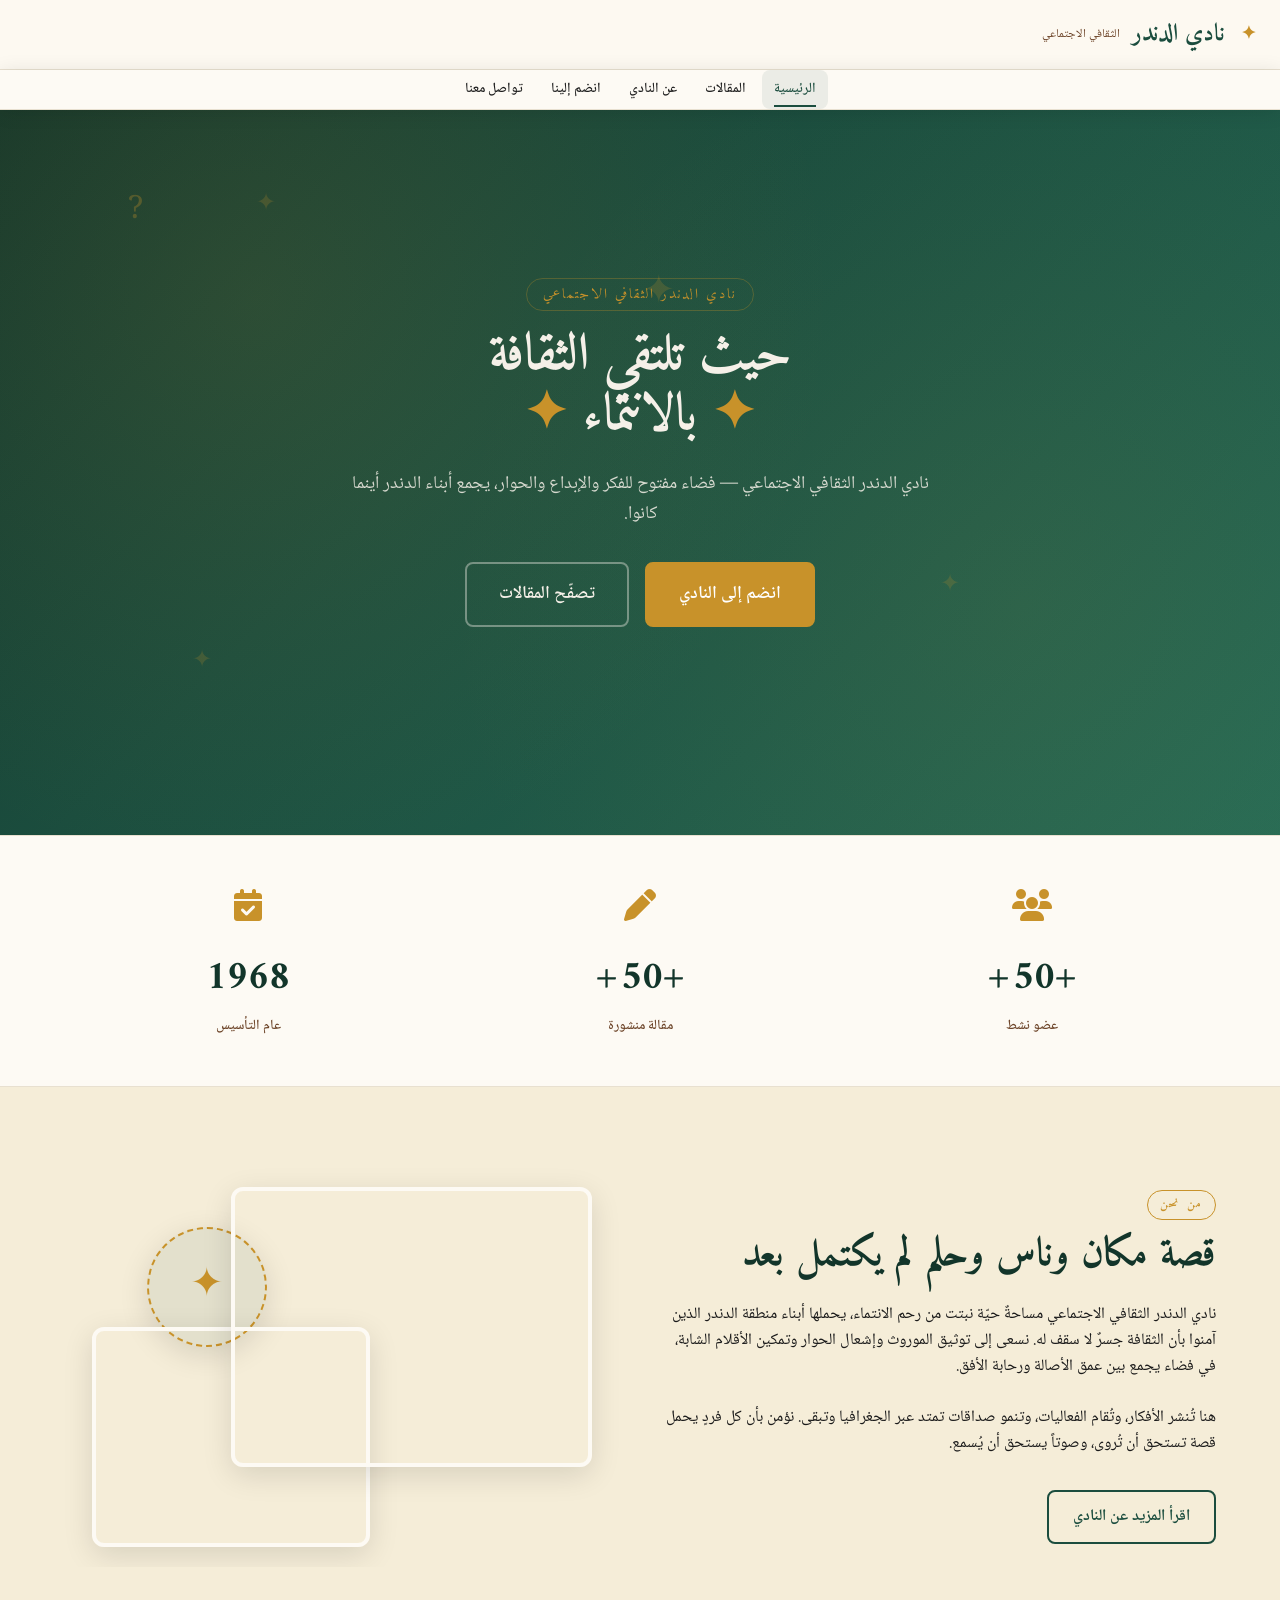
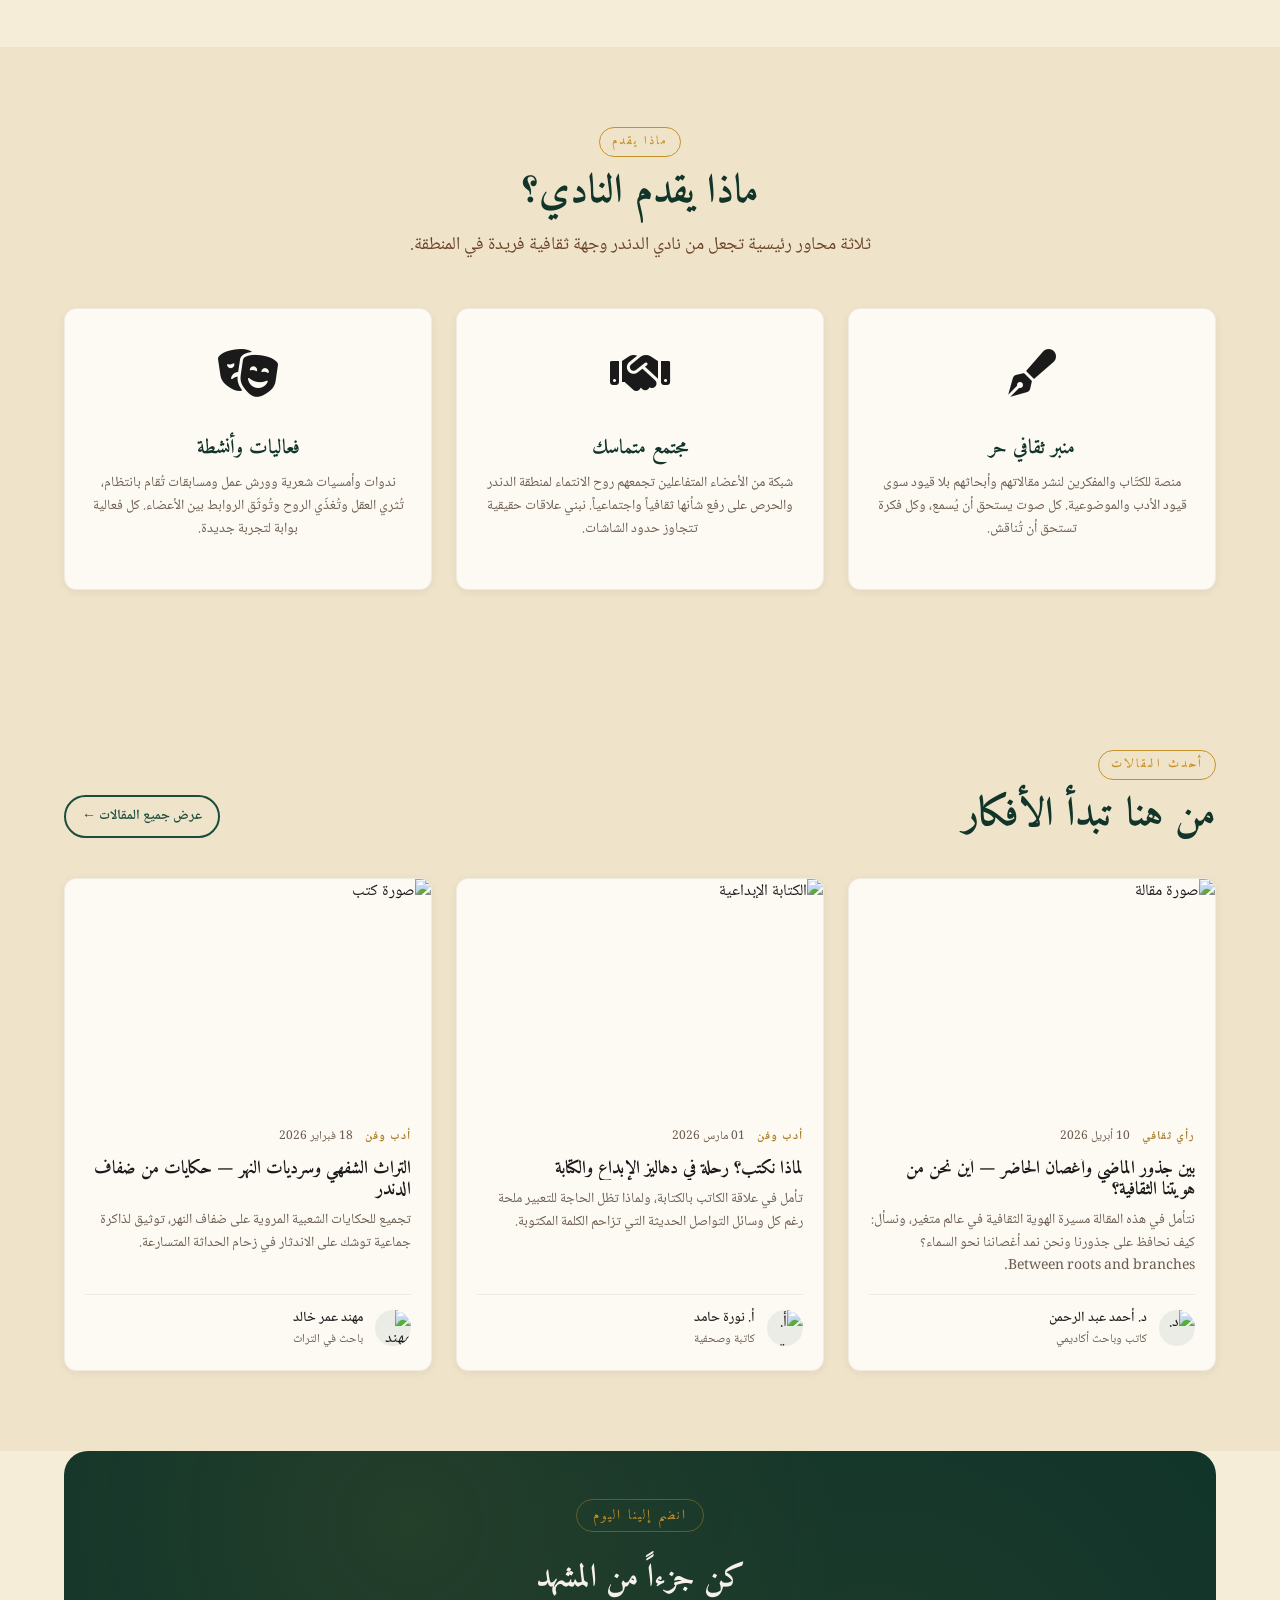
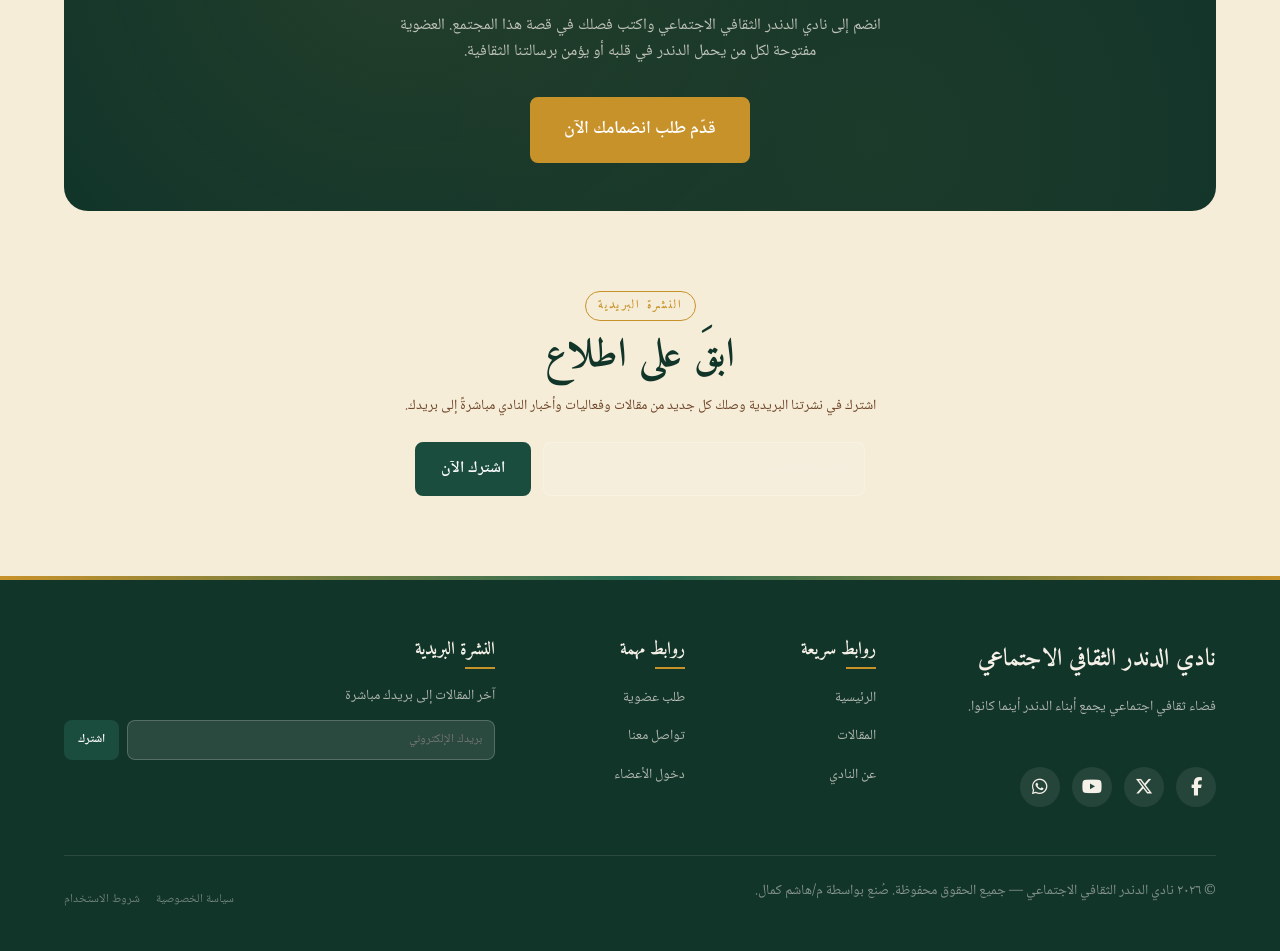
==== commit 00f02839: "Update index.html" ====
--- a/index.html
+++ b/index.html
@@ -239,7 +239,7 @@
         <a href="#">سياسة الخصوصية</a>
         <a href="#">الشروط والأحكام</a>
       </div>
-
+      <button class="theme-toggle nav__drawer-theme" aria-label="الوضع الليلي"><i class="fas fa-moon"></i> الوضع الليلي</button>
     </div>
   </nav>
 
@@ -279,7 +279,7 @@
         <!-- إحصاء 1 -->
         <div class="stat-box">
           <div class="stat-box__icon"><i class="fas fa-users" aria-hidden="true"></i></div>
-          <div class="stat-box__number" role="status">١٢٠</div>
+          <div class="stat-box__number" role="status">+50</div>
           <span class="stat-box__number-suffix" style="font-family: var(--font-heading); font-size: var(--text-4xl); font-weight: var(--weight-bold); color: var(--color-primary-dark);">+</span>
           <div class="stat-box__label">عضو نشط</div>
         </div>
@@ -287,7 +287,7 @@
         <!-- إحصاء 2 -->
         <div class="stat-box">
           <div class="stat-box__icon"><i class="fas fa-pen" aria-hidden="true"></i></div>
-          <div class="stat-box__number" role="status">٨٥</div>
+          <div class="stat-box__number" role="status">+50</div>
           <span class="stat-box__number-suffix" style="font-family: var(--font-heading); font-size: var(--text-4xl); font-weight: var(--weight-bold); color: var(--color-primary-dark);">+</span>
           <div class="stat-box__label">مقالة منشورة</div>
         </div>
@@ -295,7 +295,7 @@
         <!-- إحصاء 3 -->
         <div class="stat-box">
           <div class="stat-box__icon"><i class="fas fa-calendar-check" aria-hidden="true"></i></div>
-          <div class="stat-box__number" role="status">٢٠١٨</div>
+          <div class="stat-box__number" role="status">1968</div>
           <div class="stat-box__label">عام التأسيس</div>
         </div>
         
@@ -613,7 +613,7 @@
             '<img class="news-card__image" src="' + (a.cover_image || 'images/og-cover.jpg') + '" alt="' + a.title + '" loading="lazy" decoding="async">' +
             '<div class="news-card__body">' +
             '<div class="news-card__meta"><span class="news-card__category">' + (categoryNames[a.category] || a.category) + '</span><span class="news-card__date">' + new Date(a.published_at).toLocaleDateString('ar-SD') + '</span></div>' +
-            '<h3 class="news-card__title"><a href="article.html?id=' + a.id + '">' + a.title + '</a></h3>' +
+            '<h3 class="news-card__title"><a href="' + (a.slug ? 'article.html?slug=' + encodeURIComponent(a.slug) : 'article.html?id=' + a.id) + '">' + a.title + '</a></h3>' +
             '<p class="news-card__excerpt">' + (a.excerpt || '') + '</p>' +
             '<div class="news-card__author">' +
             '<img class="news-card__author-avatar" src="' + (a.author_avatar || 'images/default-avatar.png') + '" alt="' + a.author + '" loading="lazy">' +
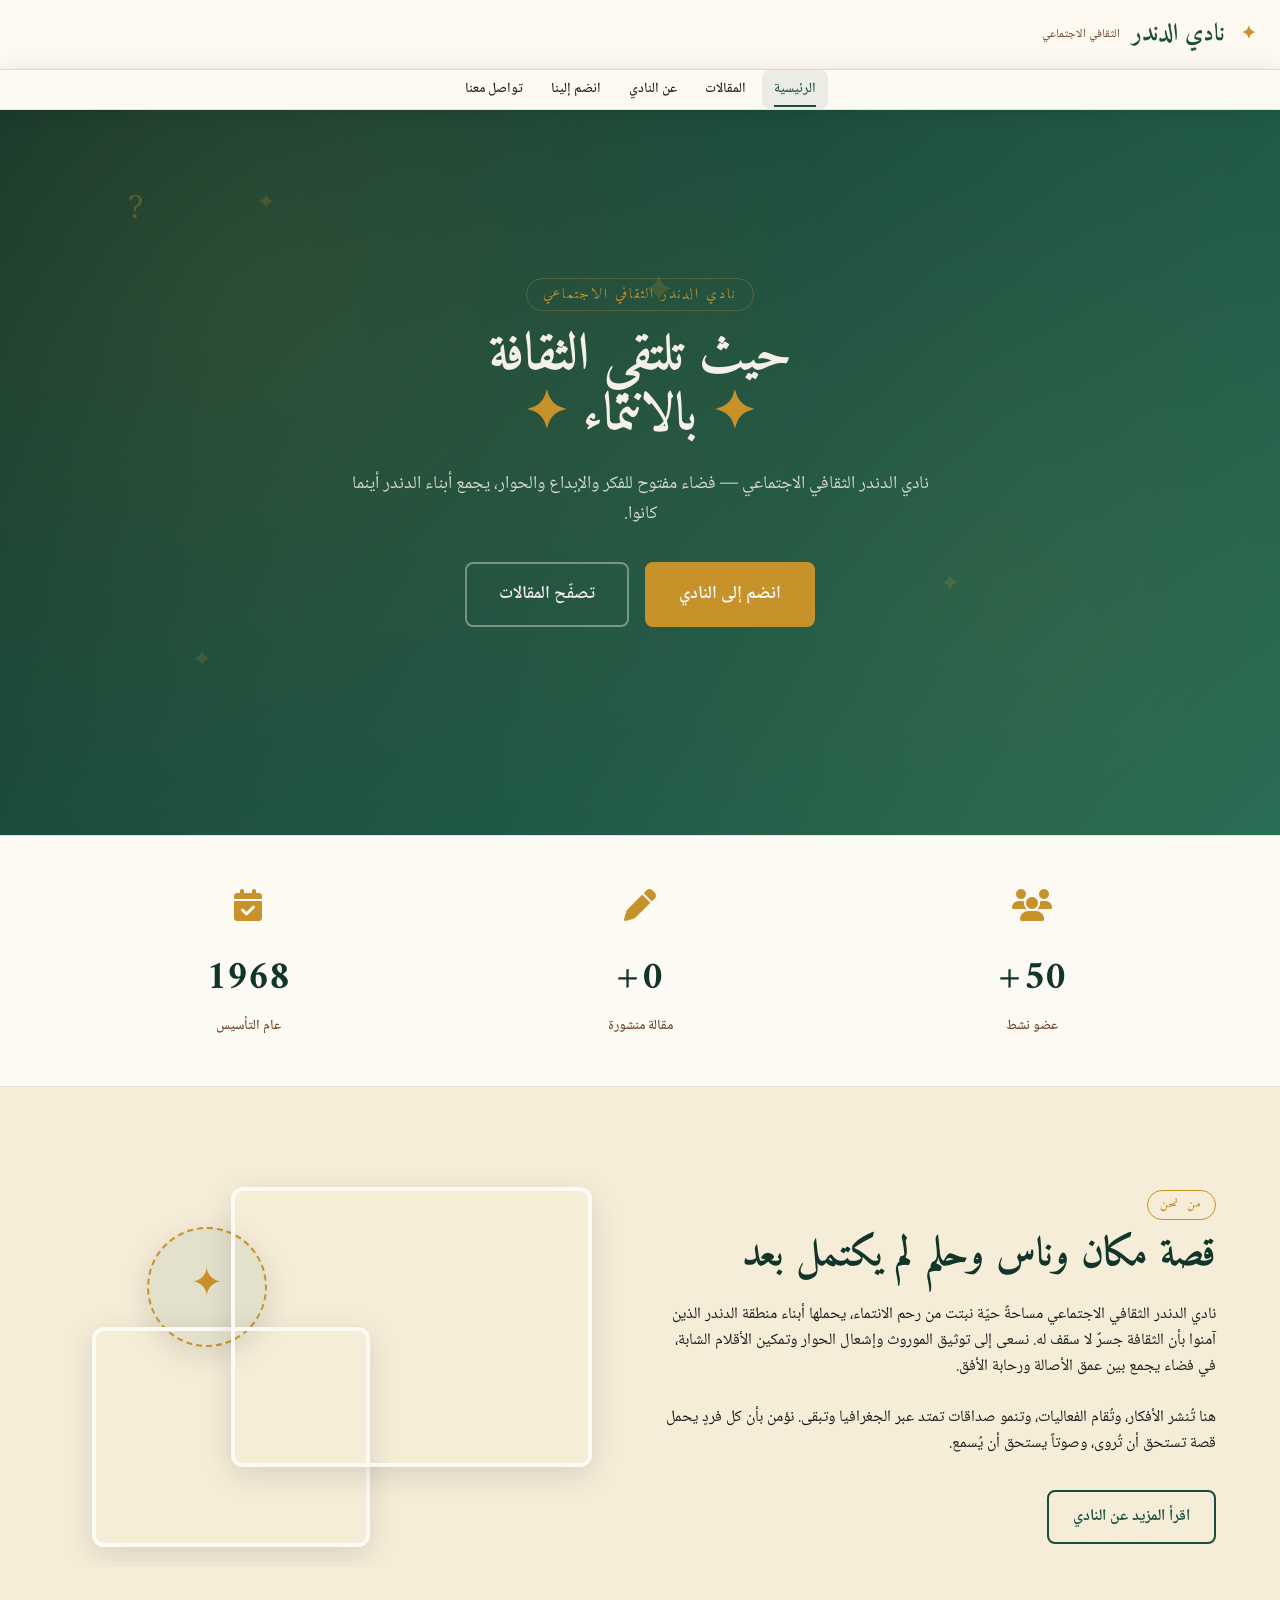
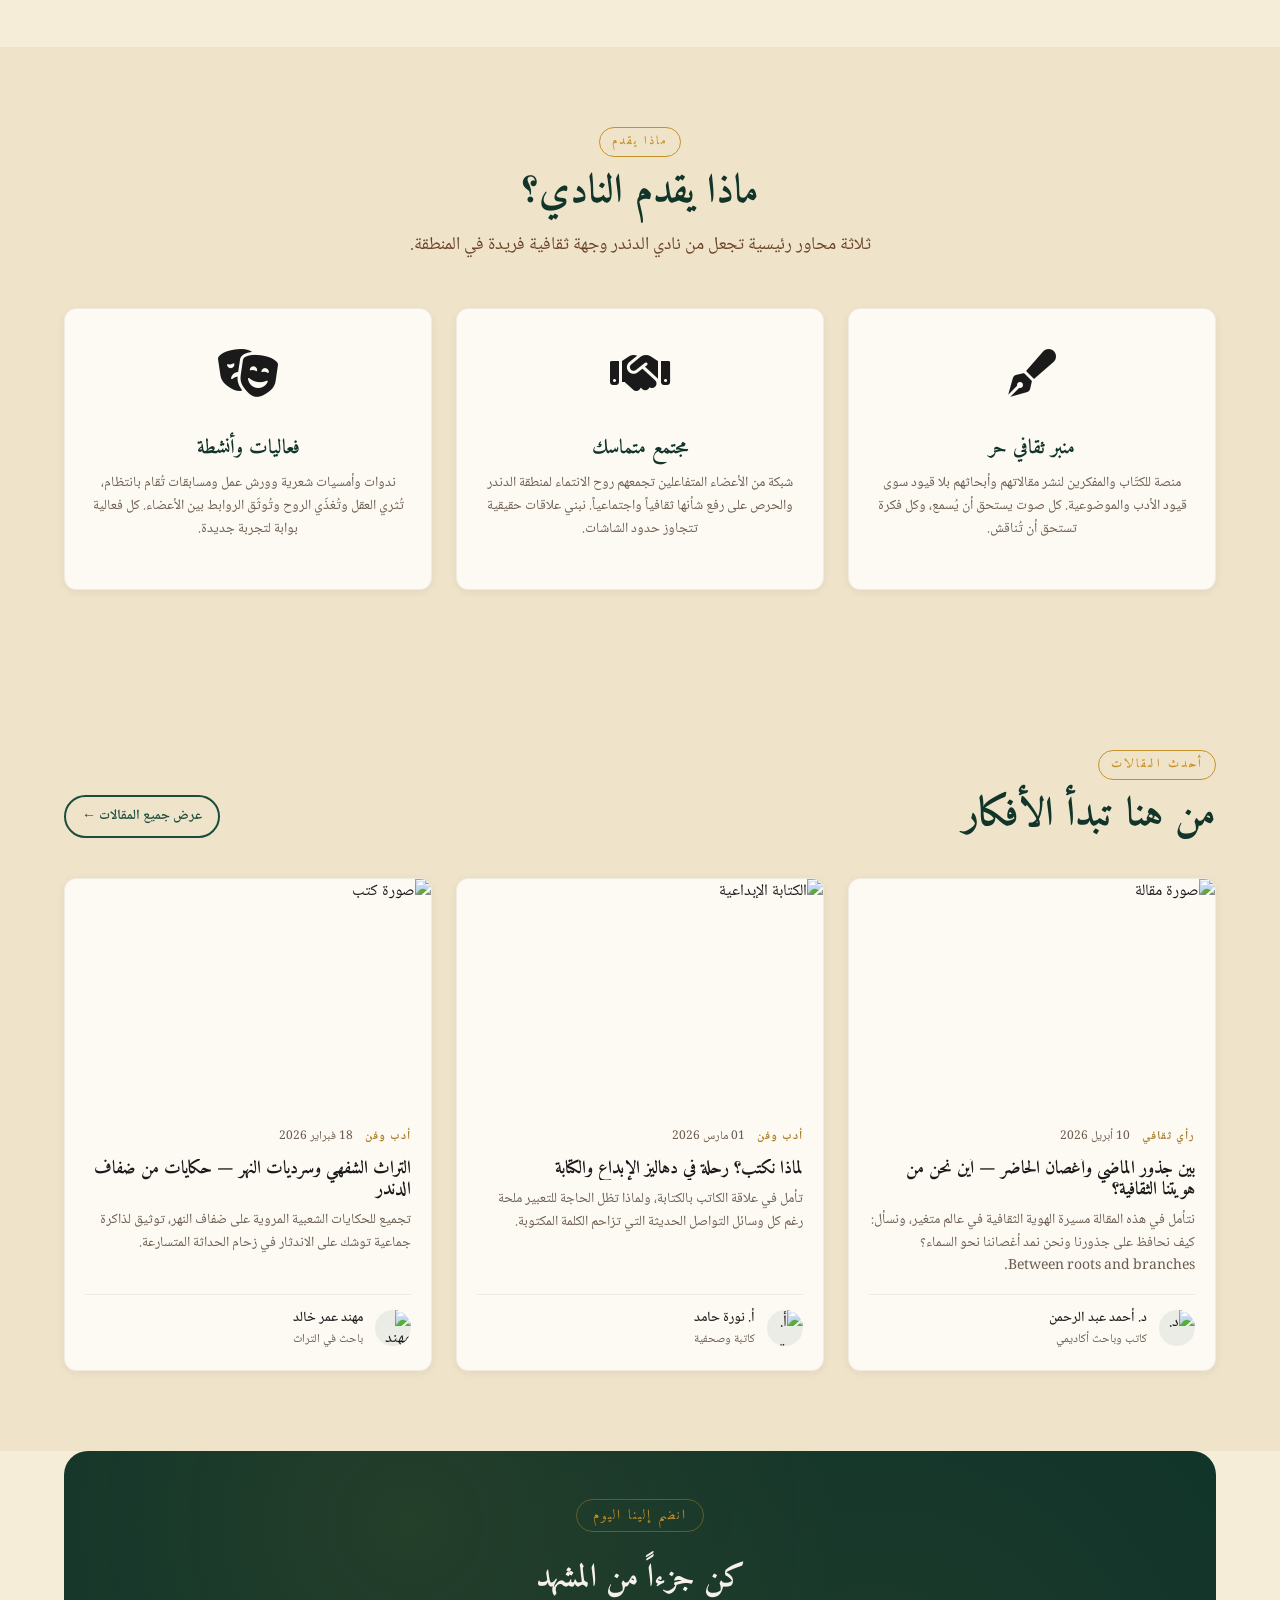
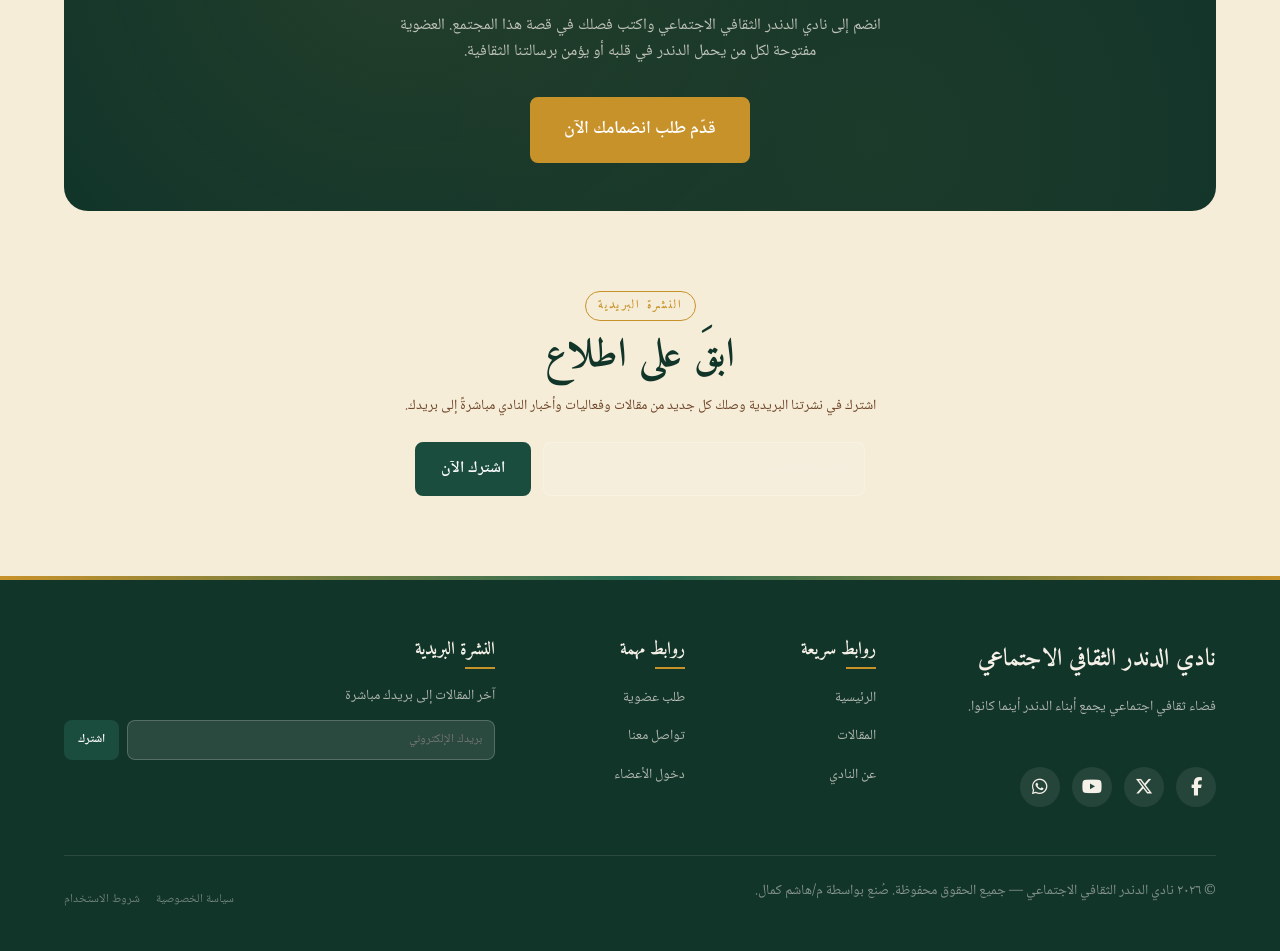
==== commit 9f6fd003: "linking the dashboard" ====
--- a/index.html
+++ b/index.html
@@ -111,6 +111,13 @@
       color: var(--text-secondary);
       font-weight: var(--weight-medium);
     }
+    
+    .stat-box__number-suffix {
+      font-family: var(--font-heading);
+      font-size: var(--text-4xl);
+      font-weight: var(--weight-bold);
+      color: var(--color-primary-dark);
+    }
 
     /* تنسيق معاينة قسم عن النادي */
     .about-preview {
@@ -239,7 +246,6 @@
         <a href="#">سياسة الخصوصية</a>
         <a href="#">الشروط والأحكام</a>
       </div>
-      <button class="theme-toggle nav__drawer-theme" aria-label="الوضع الليلي"><i class="fas fa-moon"></i> الوضع الليلي</button>
     </div>
   </nav>
 
@@ -276,26 +282,26 @@
     <div class="container">
       <div class="grid grid--3 grid--centered">
         
-        <!-- إحصاء 1 -->
+        <!-- إحصاء 1: الأعضاء النشطاء (ثابت 50+) -->
         <div class="stat-box">
           <div class="stat-box__icon"><i class="fas fa-users" aria-hidden="true"></i></div>
-          <div class="stat-box__number" role="status">+50</div>
-          <span class="stat-box__number-suffix" style="font-family: var(--font-heading); font-size: var(--text-4xl); font-weight: var(--weight-bold); color: var(--color-primary-dark);">+</span>
+          <div class="stat-box__number" role="status" id="stat-members">50</div>
+          <span class="stat-box__number-suffix" aria-hidden="true">+</span>
           <div class="stat-box__label">عضو نشط</div>
         </div>
         
-        <!-- إحصاء 2 -->
-        <div class="stat-box">
+        <!-- إحصاء 2: عدد المقالات المنشورة (من قاعدة البيانات) -->
+        <a href="articles.html" class="stat-box" style="text-decoration:none;color:inherit;display:block">
           <div class="stat-box__icon"><i class="fas fa-pen" aria-hidden="true"></i></div>
-          <div class="stat-box__number" role="status">+50</div>
-          <span class="stat-box__number-suffix" style="font-family: var(--font-heading); font-size: var(--text-4xl); font-weight: var(--weight-bold); color: var(--color-primary-dark);">+</span>
+          <div class="stat-box__number" role="status" id="stat-articles">0</div>
+          <span class="stat-box__number-suffix" aria-hidden="true">+</span>
           <div class="stat-box__label">مقالة منشورة</div>
-        </div>
-        
-        <!-- إحصاء 3 -->
+        </a>
+        
+        <!-- إحصاء 3: عام التأسيس (ثابت) -->
         <div class="stat-box">
           <div class="stat-box__icon"><i class="fas fa-calendar-check" aria-hidden="true"></i></div>
-          <div class="stat-box__number" role="status">1968</div>
+          <div class="stat-box__number" role="status" id="stat-year">1968</div>
           <div class="stat-box__label">عام التأسيس</div>
         </div>
         
@@ -603,7 +609,7 @@
       async function loadLatestArticles() {
         var grid = document.getElementById('articles-grid');
         if (!grid) return;
-        var res = await supabaseClient.from('articles').select('*').eq('is_published', true).order('published_at', { ascending: false }).limit(3);
+        var res = await supabaseClient.from('articles').select('*').eq('is_published', true).not('is', 'published_at', null).order('published_at', { ascending: false }).limit(3);
         if (!res.data || res.data.length === 0) return;
         grid.innerHTML = '';
         res.data.forEach(function (a) {
@@ -624,8 +630,25 @@
       }
 
       loadLatestArticles();
+      loadStats();
       
     });
+
+    async function loadStats() {
+      try {
+        // عدد المقالات المنشورة
+        var articlesRes = await supabaseClient.from('articles')
+          .select('*', { count: 'exact', head: true })
+          .eq('is_published', true)
+          .not('is', 'published_at', null);
+        var articlesEl = document.getElementById('stat-articles');
+        if (articlesEl && articlesRes.count !== null) {
+          articlesEl.textContent = articlesRes.count;
+        }
+      } catch (e) {
+        console.warn('loadStats error:', e);
+      }
+    }
   </script>
 </body>
 </html>
